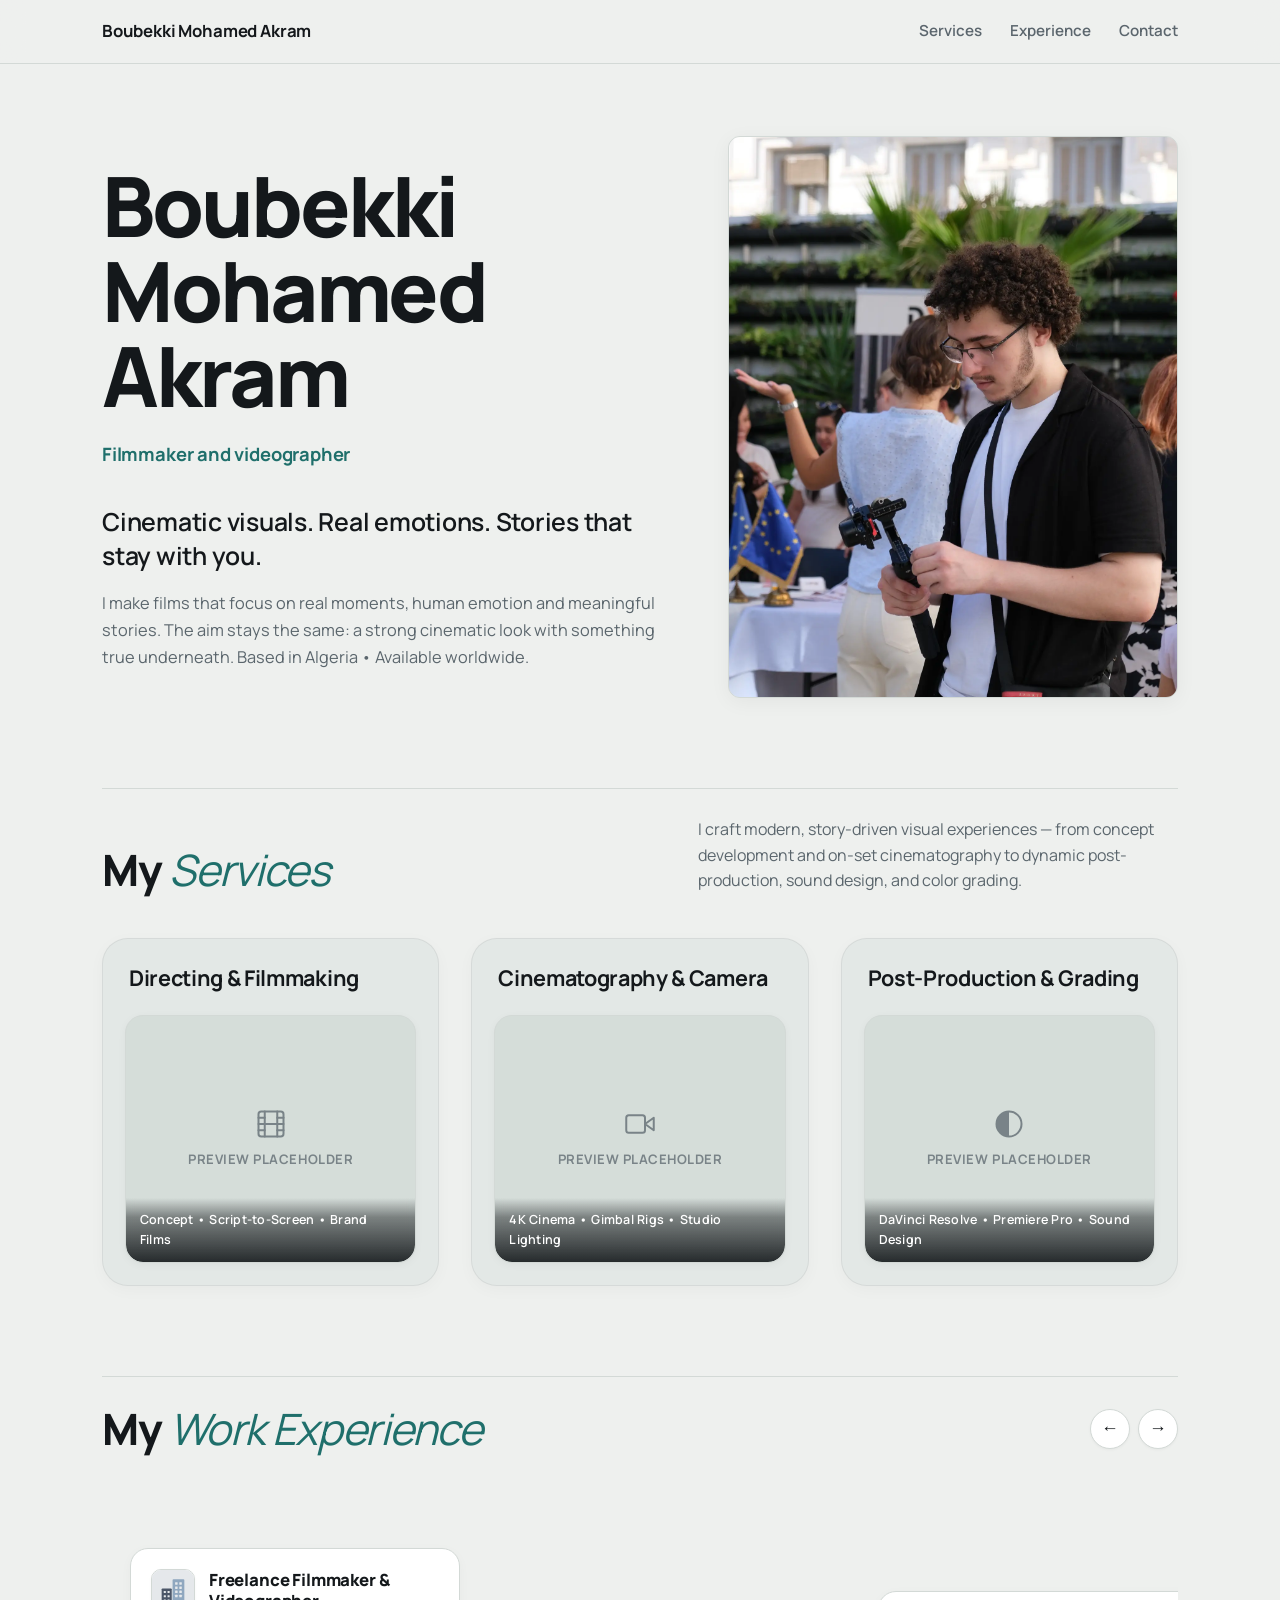
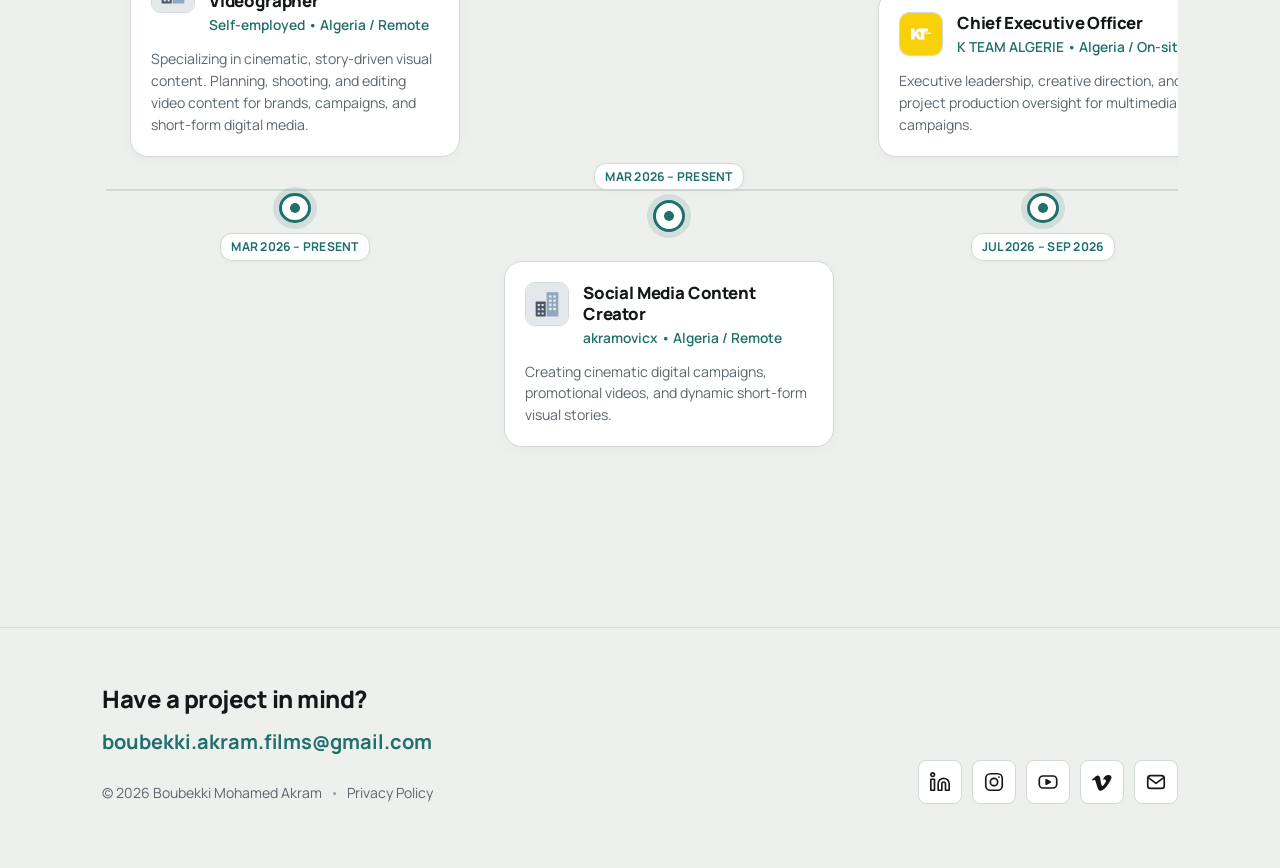
==== index.html @ 2259803e "feat: organize project structure with clean assets, css, js, and responsive portfolio" ====
<!DOCTYPE html>
<html lang="en">
<head>
    <meta charset="UTF-8">
    <meta name="viewport" content="width=device-width, initial-scale=1">
    <title>Boubekki Mohamed Akram | Filmmaker and videographer</title>
    <meta name="description" content="Portfolio of Boubekki Mohamed Akram, a filmmaker and videographer based in Algeria. Cinematic visuals, real emotions, stories that stay with you.">
    <meta property="og:title" content="Boubekki Mohamed Akram | Filmmaker and videographer">
    <meta property="og:description" content="Cinematic visuals. Real emotions. Stories that stay with you.">
    <meta property="og:type" content="website">
    <meta property="og:image" content="assets/images/akram.webp">
    <link rel="icon" href="data:image/svg+xml,%3Csvg xmlns='http://www.w3.org/2000/svg' viewBox='0 0 32 32'%3E%3Ccircle cx='16' cy='16' r='12' fill='%231F6F6B'/%3E%3C/svg%3E">
    <link rel="preconnect" href="https://fonts.googleapis.com">
    <link rel="preconnect" href="https://fonts.gstatic.com" crossorigin>
    <link href="https://fonts.googleapis.com/css2?family=Manrope:wght@400;600;700;800&display=swap" rel="stylesheet">
    <link rel="stylesheet" href="css/styles.css">
</head>
<body>

<header>
    <div class="wrap">
        <a href="#top" class="brand">Boubekki Mohamed Akram</a>
        <nav aria-label="Main">
            <a href="#services">Services</a>
            <a href="#experience">Experience</a>
            <a href="#contact">Contact</a>
        </nav>
    </div>
</header>

<main id="top">

    <!-- ABOUT / HERO -->
    <section class="wrap about" aria-labelledby="name">
        <div class="about-text">
            <h1 id="name">Boubekki<br>Mohamed Akram</h1>
            <p class="role">Filmmaker and videographer</p>
            <p class="statement">Cinematic visuals. Real emotions. Stories that stay with you.</p>
            <p class="bio">
                I make films that focus on real moments, human emotion and meaningful stories.
                The aim stays the same: a strong cinematic look with something true underneath.
                Based in Algeria &bull; Available worldwide.
            </p>
        </div>

        <!-- PORTRAIT -->
        <div class="portrait">
            <img src="assets/images/akram.webp" alt="Boubekki Mohamed Akram" loading="lazy">
        </div>
    </section>

    <!-- MY SERVICES -->
    <section class="wrap services-sec" id="services" aria-labelledby="services-title">
        <div class="services-header">
            <div class="services-title-col">
                <h2 id="services-title">My <em>Services</em></h2>
            </div>
            <div class="services-desc-col">
                <p>I craft modern, story-driven visual experiences &mdash; from concept development and on-set cinematography to dynamic post-production, sound design, and color grading.</p>
            </div>
        </div>

        <div class="services-grid">
            <!-- Service 01 -->
            <article class="service-card">
                <div class="service-card-inner">
                    <h3 class="service-name">Directing &amp; Filmmaking</h3>
                    <div class="service-preview service-placeholder">
                        <div class="placeholder-inner">
                            <svg viewBox="0 0 24 24" width="30" height="30" fill="none" stroke="currentColor" stroke-width="1.6" stroke-linecap="round" stroke-linejoin="round" aria-hidden="true"><rect x="2" y="2" width="20" height="20" rx="2.18" ry="2.18"/><line x1="7" y1="2" x2="7" y2="22"/><line x1="17" y1="2" x2="17" y2="22"/><line x1="2" y1="12" x2="22" y2="12"/><line x1="2" y1="7" x2="7" y2="7"/><line x1="2" y1="17" x2="7" y2="17"/><line x1="17" y1="17" x2="22" y2="17"/><line x1="17" y1="7" x2="22" y2="7"/></svg>
                            <span>Preview Placeholder</span>
                        </div>
                        <div class="service-badge">
                            <span>Concept &bull; Script-to-Screen &bull; Brand Films</span>
                        </div>
                    </div>
                </div>
            </article>

            <!-- Service 02 -->
            <article class="service-card">
                <div class="service-card-inner">
                    <h3 class="service-name">Cinematography &amp; Camera</h3>
                    <div class="service-preview service-placeholder">
                        <div class="placeholder-inner">
                            <svg viewBox="0 0 24 24" width="30" height="30" fill="none" stroke="currentColor" stroke-width="1.6" stroke-linecap="round" stroke-linejoin="round" aria-hidden="true"><path d="M23 7l-7 5 7 5V7z"/><rect x="1" y="5" width="15" height="14" rx="2" ry="2"/></svg>
                            <span>Preview Placeholder</span>
                        </div>
                        <div class="service-badge">
                            <span>4K Cinema &bull; Gimbal Rigs &bull; Studio Lighting</span>
                        </div>
                    </div>
                </div>
            </article>

            <!-- Service 03 -->
            <article class="service-card">
                <div class="service-card-inner">
                    <h3 class="service-name">Post-Production &amp; Grading</h3>
                    <div class="service-preview service-placeholder">
                        <div class="placeholder-inner">
                            <svg viewBox="0 0 24 24" width="30" height="30" fill="none" stroke="currentColor" stroke-width="1.6" stroke-linecap="round" stroke-linejoin="round" aria-hidden="true"><circle cx="12" cy="12" r="10"/><path d="M12 2a10 10 0 0 0 0 20v-20z" fill="currentColor" stroke="none"/></svg>
                            <span>Preview Placeholder</span>
                        </div>
                        <div class="service-badge">
                            <span>DaVinci Resolve &bull; Premiere Pro &bull; Sound Design</span>
                        </div>
                    </div>
                </div>
            </article>
        </div>
    </section>

    <!-- WORK EXPERIENCE TIMELINE -->
    <section class="wrap experience-sec" id="experience" aria-labelledby="experience-title">
        <div class="experience-header">
            <h2 id="experience-title">My <em>Work Experience</em></h2>
            <div class="timeline-nav-hints" aria-hidden="true">
                <button class="tl-btn tl-prev" aria-label="Scroll left">&larr;</button>
                <button class="tl-btn tl-next" aria-label="Scroll right">&rarr;</button>
            </div>
        </div>

        <div class="timeline-viewport" id="timeline-viewport">
            <div class="timeline-track">
                <div class="timeline-rail" aria-hidden="true"></div>

                <!-- 01: Freelance Filmmaker (Top) -->
                <div class="tl-node tl-pos-top">
                    <div class="tl-card-slot">
                        <article class="tl-card">
                            <div class="tl-card-header">
                                <div class="tl-logo-box">
                                    <img src="assets/logos/work.svg" alt="Freelance Filmmaker logo" class="tl-logo-img">
                                </div>
                                <div class="tl-meta">
                                    <h3 class="tl-role">Freelance Filmmaker &amp; Videographer</h3>
                                    <p class="tl-company">Self-employed &bull; Algeria / Remote</p>
                                </div>
                            </div>
                            <p class="tl-desc">Specializing in cinematic, story-driven visual content. Planning, shooting, and editing video content for brands, campaigns, and short-form digital media.</p>
                        </article>
                    </div>
                    <div class="tl-marker-slot">
                        <div class="tl-marker" aria-hidden="true"><span class="tl-dot"></span></div>
                        <span class="tl-date-tag">Mar 2026 &ndash; Present</span>
                    </div>
                </div>

                <!-- 02: Social Media Content Creator (Bottom) -->
                <div class="tl-node tl-pos-bottom">
                    <div class="tl-marker-slot">
                        <span class="tl-date-tag">Mar 2026 &ndash; Present</span>
                        <div class="tl-marker" aria-hidden="true"><span class="tl-dot"></span></div>
                    </div>
                    <div class="tl-card-slot">
                        <article class="tl-card">
                            <div class="tl-card-header">
                                <div class="tl-logo-box">
                                    <img src="assets/logos/work.svg" alt="Social Media Content Creator logo" class="tl-logo-img">
                                </div>
                                <div class="tl-meta">
                                    <h3 class="tl-role">Social Media Content Creator</h3>
                                    <p class="tl-company">akramovicx &bull; Algeria / Remote</p>
                                </div>
                            </div>
                            <p class="tl-desc">Creating cinematic digital campaigns, promotional videos, and dynamic short-form visual stories.</p>
                        </article>
                    </div>
                </div>

                <!-- 03: K TEAM ALGERIE (Top) -->
                <div class="tl-node tl-pos-top">
                    <div class="tl-card-slot">
                        <article class="tl-card">
                            <div class="tl-card-header">
                                <div class="tl-logo-box">
                                    <img src="assets/logos/kteam.jpg" alt="K TEAM ALGERIE logo" class="tl-logo-img">
                                </div>
                                <div class="tl-meta">
                                    <h3 class="tl-role">Chief Executive Officer</h3>
                                    <p class="tl-company">K TEAM ALGERIE &bull; Algeria / On-site</p>
                                </div>
                            </div>
                            <p class="tl-desc">Executive leadership, creative direction, and project production oversight for multimedia campaigns.</p>
                        </article>
                    </div>
                    <div class="tl-marker-slot">
                        <div class="tl-marker" aria-hidden="true"><span class="tl-dot"></span></div>
                        <span class="tl-date-tag">Jul 2026 &ndash; Sep 2026</span>
                    </div>
                </div>

                <!-- 04: EPIC Ecoloh (Bottom) -->
                <div class="tl-node tl-pos-bottom">
                    <div class="tl-marker-slot">
                        <span class="tl-date-tag">Nov 2025 &ndash; Mar 2026</span>
                        <div class="tl-marker" aria-hidden="true"><span class="tl-dot"></span></div>
                    </div>
                    <div class="tl-card-slot">
                        <article class="tl-card">
                            <div class="tl-card-header">
                                <div class="tl-logo-box">
                                    <img src="assets/logos/ecoloh.jpg" alt="EPIC Ecoloh logo" class="tl-logo-img">
                                </div>
                                <div class="tl-meta">
                                    <h3 class="tl-role">Videographer, Photographer &amp; Editor</h3>
                                    <p class="tl-company">EPIC Ecoloh &bull; Baraki, Algiers / On-site</p>
                                </div>
                            </div>
                            <p class="tl-desc">On-site cinematography, digital photography, and post-production editing for institutional media and environmental projects.</p>
                        </article>
                    </div>
                </div>

                <!-- 05: Bsolution (Top) -->
                <div class="tl-node tl-pos-top">
                    <div class="tl-card-slot">
                        <article class="tl-card">
                            <div class="tl-card-header">
                                <div class="tl-logo-box">
                                    <img src="assets/logos/bsolution.jpg" alt="Bsolution logo" class="tl-logo-img">
                                </div>
                                <div class="tl-meta">
                                    <h3 class="tl-role">Digital Content Creator</h3>
                                    <p class="tl-company">Bsolution &bull; Algeria / Remote</p>
                                </div>
                            </div>
                            <p class="tl-desc">Video editing, Adobe Premiere Pro post-production, motion graphics, and digital media design.</p>
                        </article>
                    </div>
                    <div class="tl-marker-slot">
                        <div class="tl-marker" aria-hidden="true"><span class="tl-dot"></span></div>
                        <span class="tl-date-tag">May 2025 &ndash; Sep 2025</span>
                    </div>
                </div>

                <!-- 06: AL Anis TV (Bottom) -->
                <div class="tl-node tl-pos-bottom">
                    <div class="tl-marker-slot">
                        <span class="tl-date-tag">Jul 2025 &bull; 1 mo</span>
                        <div class="tl-marker" aria-hidden="true"><span class="tl-dot"></span></div>
                    </div>
                    <div class="tl-card-slot">
                        <article class="tl-card">
                            <div class="tl-card-header">
                                <div class="tl-logo-box">
                                    <img src="assets/logos/work.svg" alt="AL Anis TV logo" class="tl-logo-img">
                                </div>
                                <div class="tl-meta">
                                    <h3 class="tl-role">Video Editor</h3>
                                    <p class="tl-company">قناة الأنيس الفضائية - AL Anis TV &bull; Algiers</p>
                                </div>
                            </div>
                            <p class="tl-desc">Television broadcast video editing, sequence assembly, Adobe Photoshop assets, and rhythm pacing.</p>
                        </article>
                    </div>
                </div>

                <!-- 07: Merch By Dz (Top) -->
                <div class="tl-node tl-pos-top">
                    <div class="tl-card-slot">
                        <article class="tl-card">
                            <div class="tl-card-header">
                                <div class="tl-logo-box">
                                    <img src="assets/logos/merchbydz.jpg" alt="Merch By Dz logo" class="tl-logo-img">
                                </div>
                                <div class="tl-meta">
                                    <h3 class="tl-role">Multimedia Designer</h3>
                                    <p class="tl-company">Merch By Dz &bull; Dar el-Beida, Algiers</p>
                                </div>
                            </div>
                            <p class="tl-desc">Multimedia design, video editing, print design, and visual brand assets for apparel merchandise.</p>
                        </article>
                    </div>
                    <div class="tl-marker-slot">
                        <div class="tl-marker" aria-hidden="true"><span class="tl-dot"></span></div>
                        <span class="tl-date-tag">May 2025 &ndash; Jun 2025</span>
                    </div>
                </div>

                <!-- 08: Z-vit express (Bottom) -->
                <div class="tl-node tl-pos-bottom">
                    <div class="tl-marker-slot">
                        <span class="tl-date-tag">Feb 2025 &ndash; Jun 2025</span>
                        <div class="tl-marker" aria-hidden="true"><span class="tl-dot"></span></div>
                    </div>
                    <div class="tl-card-slot">
                        <article class="tl-card">
                            <div class="tl-card-header">
                                <div class="tl-logo-box">
                                    <img src="assets/logos/zvit.jpg" alt="Z-vit express logo" class="tl-logo-img">
                                </div>
                                <div class="tl-meta">
                                    <h3 class="tl-role">Graphic Designer</h3>
                                    <p class="tl-company">Z-vit express &bull; Birkhadem, Algiers</p>
                                </div>
                            </div>
                            <p class="tl-desc">Graphic design, branding, and promotional social media assets for express delivery services.</p>
                        </article>
                    </div>
                </div>
            </div>
        </div>
    </section>

</main>

<!-- CONTACT + SOCIALS -->
<footer id="contact">
    <div class="wrap foot">
        <div class="foot-contact">
            <p class="foot-title">Have a project in mind?</p>
            <a class="mail" href="mailto:boubekki.akram.films@gmail.com">boubekki.akram.films@gmail.com</a>
            <div class="foot-meta">
                <span class="copy">&copy; 2026 Boubekki Mohamed Akram</span>
                <span class="meta-sep">&bull;</span>
                <a href="privacy.html" class="privacy-link">Privacy Policy</a>
            </div>
        </div>

        <ul class="socials" aria-label="Social links">
            <li>
                <a href="https://www.linkedin.com/in/boubekki-mohamed-akram-80b622314/" target="_blank" rel="noopener noreferrer" aria-label="LinkedIn">
                    <svg viewBox="0 0 24 24" width="22" height="22" fill="none" stroke="currentColor" stroke-width="1.8" stroke-linecap="round" stroke-linejoin="round" aria-hidden="true"><path d="M16 8a6 6 0 0 1 6 6v7h-4v-7a2 2 0 0 0-2-2 2 2 0 0 0-2 2v7h-4v-7a6 6 0 0 1 6-6z"/><rect x="2" y="9" width="4" height="12"/><circle cx="4" cy="4" r="2"/></svg>
                </a>
            </li>
            <li>
                <a href="#" aria-label="Instagram">
                    <svg viewBox="0 0 24 24" width="22" height="22" fill="none" stroke="currentColor" stroke-width="1.8" stroke-linecap="round" stroke-linejoin="round" aria-hidden="true"><rect x="3" y="3" width="18" height="18" rx="5"/><circle cx="12" cy="12" r="4"/><circle cx="17.4" cy="6.6" r="1" fill="currentColor" stroke="none"/></svg>
                </a>
            </li>
            <li>
                <a href="#" aria-label="YouTube">
                    <svg viewBox="0 0 24 24" width="22" height="22" fill="none" stroke="currentColor" stroke-width="1.8" stroke-linecap="round" stroke-linejoin="round" aria-hidden="true"><rect x="2.5" y="5.5" width="19" height="13" rx="4"/><path d="M10 9.5v5l4.5-2.5z" fill="currentColor"/></svg>
                </a>
            </li>
            <li>
                <a href="#" aria-label="Vimeo">
                    <svg viewBox="0 0 24 24" width="22" height="22" fill="currentColor" aria-hidden="true"><path d="M22 7.4c-.1 2.1-1.6 5-4.4 8.6-2.9 3.7-5.3 5.6-7.3 5.6-1.2 0-2.3-1.1-3.1-3.4L5.500 13c-.6-2.300-1.200-3.400-1.900-3.400-.1 0-.7.300-1.600 1L1 9.400c1-.9 2-1.700 3-2.600 1.400-1.200 2.400-1.800 3.100-1.900 1.600-.2 2.600.9 3 3.300.4 2.600.7 4.200.8 4.800.5 2.200 1 3.300 1.600 3.300.5 0 1.200-.7 2.200-2.100 1-1.400 1.500-2.500 1.600-3.200.1-1.200-.4-1.800-1.600-1.800-.6 0-1.100.1-1.700.4 1.100-3.600 3.200-5.300 6.300-5.200 2.300.1 3.400 1.600 3.300 4.400z"/></svg>
                </a>
            </li>
            <li>
                <a href="mailto:boubekki.akram.films@gmail.com" aria-label="Email">
                    <svg viewBox="0 0 24 24" width="22" height="22" fill="none" stroke="currentColor" stroke-width="1.8" stroke-linecap="round" stroke-linejoin="round" aria-hidden="true"><rect x="3" y="5" width="18" height="14" rx="3"/><path d="m4 7.500 8 6 8-6"/></svg>
                </a>
            </li>
        </ul>
    </div>
</footer>

<!-- VIDEO PLAYER -->
<dialog id="player" aria-label="Video player">
    <form method="dialog"><button class="close">Close</button></form>
    <div class="frame"></div>
</dialog>

<script src="js/app.js"></script>
</body>
</html>
---- css/styles.css ----
:root {
    --bg: #EEF0EE;
    --ink: #14181B;
    --muted: #5B666D;
    --line: #D3D9D6;
    --panel: #DFE4E2;
    --card-bg: #E3E8E6;
    --placeholder-bg: #D5DDD9;
    --accent: #1F6F6B;
    --accent-light: rgba(31, 111, 107, 0.14);
}

* {
    box-sizing: border-box;
    margin: 0;
    padding: 0;
}

html {
    scroll-behavior: smooth;
    scroll-padding-top: 80px;
}

body {
    font-family: 'Manrope', system-ui, -apple-system, 'Segoe UI', Roboto, sans-serif;
    background: var(--bg);
    color: var(--ink);
    line-height: 1.6;
    -webkit-font-smoothing: antialiased;
    text-rendering: optimizeLegibility;
    overflow-x: hidden;
}

a {
    color: inherit;
    text-decoration: none;
}

ul {
    list-style: none;
}

img {
    max-width: 100%;
    display: block;
}

:focus-visible {
    outline: 2px solid var(--accent);
    outline-offset: 3px;
}

.wrap {
    width: 100%;
    max-width: 1140px;
    margin: 0 auto;
    padding: 0 clamp(16px, 4vw, 32px);
}

/* =========================================================
   HEADER
========================================================= */
header {
    position: sticky;
    top: 0;
    z-index: 50;
    background: rgba(238, 240, 238, 0.94);
    backdrop-filter: blur(12px);
    -webkit-backdrop-filter: blur(12px);
    border-bottom: 1px solid var(--line);
    transition: border-color 0.2s ease;
}

header .wrap {
    display: flex;
    justify-content: space-between;
    align-items: center;
    padding-top: 18px;
    padding-bottom: 18px;
    gap: 16px;
}

.brand {
    font-weight: 700;
    font-size: clamp(0.95rem, 2vw, 1.05rem);
    letter-spacing: -0.01em;
    white-space: nowrap;
}

.brand:hover {
    color: var(--accent);
}

nav {
    display: flex;
    align-items: center;
    gap: clamp(14px, 3vw, 28px);
}

nav a {
    color: var(--muted);
    font-size: clamp(0.88rem, 1.8vw, 0.95rem);
    font-weight: 600;
    transition: color 0.15s ease;
}

nav a:hover {
    color: var(--ink);
    text-decoration: underline;
    text-underline-offset: 6px;
}

/* =========================================================
   ABOUT / HERO
========================================================= */
.about {
    display: grid;
    grid-template-columns: 1.25fr 1fr;
    gap: clamp(32px, 5vw, 64px);
    align-items: center;
    padding-top: clamp(40px, 8vh, 80px);
    padding-bottom: clamp(60px, 10vh, 96px);
}

.about-text {
    max-width: 600px;
}

h1 {
    font-size: clamp(2.4rem, 6.5vw, 5.2rem);
    line-height: 1.02;
    font-weight: 800;
    letter-spacing: -0.035em;
    color: var(--ink);
    word-break: normal;
    overflow-wrap: break-word;
}

.role {
    margin-top: clamp(14px, 2.5vw, 22px);
    color: var(--accent);
    font-weight: 700;
    font-size: clamp(1rem, 2vw, 1.15rem);
    letter-spacing: -0.01em;
}

.statement {
    margin-top: clamp(24px, 4vw, 36px);
    font-size: clamp(1.2rem, 2.5vw, 1.55rem);
    line-height: 1.35;
    font-weight: 600;
    letter-spacing: -0.01em;
    color: var(--ink);
}

.bio {
    margin-top: 18px;
    font-size: clamp(0.95rem, 1.8vw, 1.02rem);
    color: var(--muted);
    line-height: 1.65;
}

.portrait {
    width: 100%;
    aspect-ratio: 4 / 5;
    background: var(--panel);
    border: 1px solid var(--line);
    border-radius: 12px;
    overflow: hidden;
    box-shadow: 0 4px 20px rgba(0, 0, 0, 0.05);
}

.portrait img {
    width: 100%;
    height: 100%;
    object-fit: cover;
    object-position: center 25%;
    display: block;
}

/* =========================================================
   MY SERVICES SECTION (Grey Minimal Placeholders)
========================================================= */
.services-sec {
    padding-bottom: clamp(64px, 10vh, 104px);
}

.services-header {
    display: flex;
    justify-content: space-between;
    align-items: flex-end;
    flex-wrap: wrap;
    gap: 20px 48px;
    padding-top: 28px;
    margin-bottom: clamp(32px, 5vw, 44px);
    border-top: 1px solid var(--line);
}

.services-header h2,
.experience-header h2 {
    font-size: clamp(1.8rem, 4vw, 2.7rem);
    font-weight: 800;
    letter-spacing: -0.03em;
    color: var(--ink);
    line-height: 1.1;
}

.services-header h2 em,
.experience-header h2 em {
    font-style: italic;
    font-weight: 400;
    color: var(--accent);
}

.services-desc-col {
    max-width: 480px;
}

.services-desc-col p {
    font-size: clamp(0.92rem, 1.7vw, 1rem);
    color: var(--muted);
    line-height: 1.6;
}

.services-grid {
    display: grid;
    grid-template-columns: repeat(3, 1fr);
    gap: clamp(20px, 3vw, 32px);
}

.service-card {
    background: var(--card-bg);
    border: 1px solid rgba(0, 0, 0, 0.06);
    border-radius: 26px;
    padding: clamp(16px, 2.5vw, 22px);
    display: flex;
    flex-direction: column;
    box-shadow: 0 4px 16px rgba(0, 0, 0, 0.03);
    transition: transform 0.25s ease, box-shadow 0.25s ease, border-color 0.25s ease;
}

.service-card:hover {
    transform: translateY(-4px);
    box-shadow: 0 12px 28px rgba(0, 0, 0, 0.07);
    border-color: rgba(31, 111, 107, 0.3);
}

.service-card-inner {
    display: flex;
    flex-direction: column;
    height: 100%;
}

.service-name {
    font-size: clamp(1.15rem, 2vw, 1.35rem);
    font-weight: 700;
    color: var(--ink);
    letter-spacing: -0.015em;
    margin-bottom: clamp(16px, 2vw, 20px);
    padding: 0 4px;
}

.service-preview {
    position: relative;
    width: 100%;
    aspect-ratio: 4 / 3.4;
    border-radius: 18px;
    overflow: hidden;
    box-shadow: 0 2px 8px rgba(0, 0, 0, 0.04);
}

/* Grey Minimal Aesthetic Placeholder */
.service-placeholder {
    background: var(--placeholder-bg);
    border: 1px solid var(--line);
    display: grid;
    place-items: center;
}

.placeholder-inner {
    display: flex;
    flex-direction: column;
    align-items: center;
    justify-content: center;
    gap: 10px;
    color: var(--muted);
    opacity: 0.75;
    transition: opacity 0.2s ease, transform 0.2s ease;
}

.service-card:hover .placeholder-inner {
    opacity: 1;
    color: var(--ink);
    transform: scale(1.04);
}

.placeholder-inner span {
    font-size: 0.82rem;
    font-weight: 700;
    letter-spacing: 0.04em;
    text-transform: uppercase;
}

.service-badge {
    position: absolute;
    bottom: 0;
    left: 0;
    right: 0;
    padding: 12px 14px;
    background: linear-gradient(to top, rgba(14, 18, 21, 0.88) 0%, rgba(14, 18, 21, 0.45) 70%, transparent 100%);
    color: #FFFFFF;
    font-size: 0.78rem;
    font-weight: 600;
    letter-spacing: 0.02em;
    backdrop-filter: blur(4px);
    -webkit-backdrop-filter: blur(4px);
}

/* =========================================================
   WORK EXPERIENCE TIMELINE SECTION
   (Horizontal on PC, Vertical on Mobile)
========================================================= */
.experience-sec {
    padding-bottom: clamp(64px, 10vh, 110px);
}

.experience-header {
    display: flex;
    justify-content: space-between;
    align-items: center;
    padding-top: 28px;
    margin-bottom: clamp(32px, 5vw, 48px);
    border-top: 1px solid var(--line);
}

.timeline-nav-hints {
    display: flex;
    gap: 8px;
}

.tl-btn {
    display: grid;
    place-items: center;
    width: 40px;
    height: 40px;
    border: 1px solid var(--line);
    border-radius: 50%;
    background: #FFFFFF;
    color: var(--ink);
    font-size: 1.1rem;
    cursor: pointer;
    box-shadow: 0 1px 3px rgba(0, 0, 0, 0.04);
    transition: color 0.2s ease, border-color 0.2s ease, transform 0.2s ease;
}

.tl-btn:hover {
    color: var(--accent);
    border-color: var(--accent);
    transform: scale(1.05);
}

.timeline-viewport {
    width: 100%;
    position: relative;
}

/* ---------------------------------------------------------
   DESKTOP HORIZONTAL TIMELINE (>= 900px)
--------------------------------------------------------- */
@media (min-width: 900px) {
    .timeline-viewport {
        overflow-x: auto;
        scroll-snap-type: x mandatory;
        padding: 20px 4px 40px;
        -webkit-overflow-scrolling: touch;
        scrollbar-width: thin;
        scrollbar-color: var(--line) transparent;
    }

    .timeline-viewport::-webkit-scrollbar {
        height: 6px;
    }

    .timeline-viewport::-webkit-scrollbar-thumb {
        background: var(--line);
        border-radius: 3px;
    }

    .timeline-track {
        display: flex;
        gap: 44px;
        position: relative;
        width: max-content;
        min-width: 100%;
        padding: 20px 24px;
    }

    /* Continuous horizontal line precisely behind the markers */
    .timeline-rail {
        position: absolute;
        left: 0;
        right: 0;
        top: 268px; /* Exact vertical alignment with dot center */
        height: 2px;
        background: var(--line);
        z-index: 1;
    }

    .tl-node {
        width: 330px;
        flex-shrink: 0;
        display: flex;
        flex-direction: column;
        scroll-snap-align: center;
        position: relative;
    }

    /* TOP NODE: Card in top slot, marker + date below card */
    .tl-pos-top .tl-card-slot {
        height: 216px;
        display: flex;
        flex-direction: column;
        justify-content: flex-end;
    }

    .tl-pos-top .tl-marker-slot {
        height: 104px;
        display: flex;
        flex-direction: column;
        align-items: center;
        padding-top: 36px; /* Dot center aligns at 216 + 36 + 16 = 268px */
        gap: 10px;
    }

    /* BOTTOM NODE: Marker + date in top slot, card in bottom slot */
    .tl-pos-bottom .tl-marker-slot {
        height: 104px;
        margin-top: 216px;
        display: flex;
        flex-direction: column;
        align-items: center;
        justify-content: flex-start;
        padding-top: 6px; /* Date first, dot center aligns at 216 + 6 + 30 + 16 = 268px */
        gap: 10px;
    }

    .tl-pos-bottom .tl-card-slot {
        height: 216px;
        display: flex;
        flex-direction: column;
        justify-content: flex-start;
    }

    /* Milestone Concentric Marker */
    .tl-marker {
        width: 32px;
        height: 32px;
        border-radius: 50%;
        background: #FFFFFF;
        border: 3px solid var(--accent);
        box-shadow: 0 0 0 6px var(--accent-light);
        display: grid;
        place-items: center;
        z-index: 3;
        transition: transform 0.2s ease, box-shadow 0.2s ease;
    }

    .tl-dot {
        width: 10px;
        height: 10px;
        border-radius: 50%;
        background: var(--accent);
    }

    .tl-node:hover .tl-marker {
        transform: scale(1.2);
        box-shadow: 0 0 0 9px rgba(31, 111, 107, 0.25);
    }

    /* Desktop Date Tag outside the card */
    .tl-date-tag {
        display: inline-block;
        font-size: 0.76rem;
        font-weight: 700;
        color: var(--accent);
        background: #FFFFFF;
        border: 1px solid var(--line);
        padding: 3px 10px;
        border-radius: 12px;
        white-space: nowrap;
        letter-spacing: 0.02em;
        text-transform: uppercase;
        box-shadow: 0 1px 4px rgba(0, 0, 0, 0.04);
        z-index: 3;
    }

    /* Desktop Cards */
    .tl-card {
        width: 100%;
        background: #FFFFFF;
        border: 1px solid var(--line);
        border-radius: 18px;
        padding: 20px;
        box-shadow: 0 3px 12px rgba(0, 0, 0, 0.03);
        transition: transform 0.2s ease, border-color 0.2s ease, box-shadow 0.2s ease;
    }

    .tl-node:hover .tl-card {
        border-color: var(--accent);
        transform: translateY(-3px);
        box-shadow: 0 8px 24px rgba(0, 0, 0, 0.06);
    }
}

/* ---------------------------------------------------------
   MOBILE VERTICAL TIMELINE (< 900px)
--------------------------------------------------------- */
@media (max-width: 899px) {
    .timeline-nav-hints {
        display: none;
    }

    .timeline-viewport {
        overflow: visible;
    }

    .timeline-track {
        display: flex;
        flex-direction: column;
        gap: 32px;
        position: relative;
        padding-left: 36px;
    }

    /* Continuous vertical line down the left */
    .timeline-rail {
        position: absolute;
        left: 15px;
        top: 14px;
        bottom: 14px;
        width: 2px;
        background: var(--line);
        z-index: 1;
    }

    .tl-node {
        position: relative;
        width: 100%;
        display: flex;
        flex-direction: column;
        gap: 8px;
    }

    .tl-pos-top .tl-card-slot,
    .tl-pos-bottom .tl-card-slot {
        height: auto;
        width: 100%;
        order: 2;
    }

    .tl-pos-top .tl-marker-slot,
    .tl-pos-bottom .tl-marker-slot {
        height: auto;
        margin: 0;
        padding: 0;
        order: 1;
        display: flex;
        align-items: center;
        gap: 12px;
        position: relative;
    }

    .tl-marker {
        position: absolute;
        left: -36px;
        top: 50%;
        transform: translateY(-50%);
        width: 32px;
        height: 32px;
        border-radius: 50%;
        background: #FFFFFF;
        border: 3px solid var(--accent);
        box-shadow: 0 0 0 5px var(--accent-light);
        display: grid;
        place-items: center;
        z-index: 3;
    }

    .tl-dot {
        width: 10px;
        height: 10px;
        border-radius: 50%;
        background: var(--accent);
    }

    .tl-date-tag {
        display: inline-block;
        font-size: 0.78rem;
        font-weight: 700;
        color: var(--accent);
        text-transform: uppercase;
        letter-spacing: 0.03em;
    }

    .tl-card {
        width: 100%;
        background: #FFFFFF;
        border: 1px solid var(--line);
        border-radius: 16px;
        padding: 18px;
        box-shadow: 0 2px 8px rgba(0, 0, 0, 0.03);
    }
}

/* Card Internal Elements */
.tl-card-header {
    display: flex;
    gap: 14px;
    align-items: flex-start;
    margin-bottom: 12px;
}

.tl-logo-box {
    width: 44px;
    height: 44px;
    border-radius: 10px;
    background: #FFFFFF;
    border: 1px solid var(--line);
    display: grid;
    place-items: center;
    flex-shrink: 0;
    overflow: hidden;
    padding: 0;
    box-shadow: 0 1px 3px rgba(0, 0, 0, 0.04);
}

.tl-logo-img {
    width: 100%;
    height: 100%;
    object-fit: cover;
    display: block;
}

.tl-meta {
    flex: 1;
    min-width: 0;
}

.tl-role {
    font-size: 1.05rem;
    font-weight: 800;
    color: var(--ink);
    line-height: 1.25;
    letter-spacing: -0.01em;
}

.tl-company {
    font-size: 0.86rem;
    font-weight: 600;
    color: var(--accent);
    margin-top: 3px;
}

.tl-desc {
    font-size: 0.88rem;
    color: var(--muted);
    line-height: 1.55;
}

/* =========================================================
   FOOTER
========================================================= */
footer {
    border-top: 1px solid var(--line);
}

.foot {
    display: flex;
    justify-content: space-between;
    align-items: flex-end;
    gap: 32px;
    padding-top: clamp(36px, 6vh, 52px);
    padding-bottom: clamp(48px, 8vh, 64px);
}

.foot-contact {
    min-width: 0;
}

.foot-title {
    font-size: clamp(1.2rem, 3vw, 1.5rem);
    font-weight: 800;
    letter-spacing: -0.02em;
}

.mail {
    display: inline-block;
    margin-top: 8px;
    color: var(--accent);
    font-weight: 700;
    font-size: clamp(1.05rem, 2.5vw, 1.25rem);
    word-break: break-all;
    transition: color 0.15s ease;
}

.mail:hover {
    color: var(--ink);
    text-decoration: underline;
    text-underline-offset: 4px;
}

.foot-meta {
    margin-top: 24px;
    display: flex;
    align-items: center;
    flex-wrap: wrap;
    gap: 8px;
    font-size: 0.875rem;
    color: var(--muted);
}

.meta-sep {
    opacity: 0.5;
}

.privacy-link {
    color: var(--muted);
    text-decoration: none;
}

.privacy-link:hover {
    color: var(--ink);
    text-decoration: underline;
}

.socials {
    display: flex;
    gap: 10px;
    flex-shrink: 0;
}

.socials a {
    display: grid;
    place-items: center;
    width: 44px;
    height: 44px;
    border: 1px solid var(--line);
    border-radius: 8px;
    color: var(--ink);
    background: #FFFFFF;
    transition: color 0.2s ease, border-color 0.2s ease, transform 0.2s ease, box-shadow 0.2s ease;
}

.socials a:hover {
    color: var(--accent);
    border-color: var(--accent);
    transform: translateY(-2px);
    box-shadow: 0 4px 12px rgba(0, 0, 0, 0.08);
}

/* =========================================================
   MEDIA QUERIES
========================================================= */
@media (max-width: 860px) {
    .about {
        grid-template-columns: 1fr;
        gap: 36px;
        padding-top: 36px;
        padding-bottom: 60px;
    }

    .portrait {
        max-width: 420px;
        margin: 0 auto;
        aspect-ratio: 1 / 1;
    }

    .services-grid {
        grid-template-columns: 1fr;
        gap: 24px;
    }

    .foot {
        flex-direction: column;
        align-items: flex-start;
        gap: 28px;
    }
}

@media (max-width: 640px) {
    header .wrap {
        padding-top: 14px;
        padding-bottom: 14px;
    }

    nav {
        gap: 16px;
    }

    .about {
        gap: 28px;
        padding-top: 28px;
        padding-bottom: 48px;
    }

    .portrait {
        max-width: 100%;
        aspect-ratio: 4 / 3;
    }

    .socials a {
        width: 42px;
        height: 42px;
    }
}

@media (max-width: 400px) {
    header .wrap {
        flex-direction: column;
        align-items: flex-start;
        gap: 10px;
    }

    nav {
        width: 100%;
        justify-content: flex-start;
        gap: 18px;
    }

    .socials {
        flex-wrap: wrap;
    }
}

@media (prefers-reduced-motion: reduce) {
    html {
        scroll-behavior: auto;
    }
    *,
    *::before,
    *::after {
        transition: none !important;
        animation: none !important;
    }
}
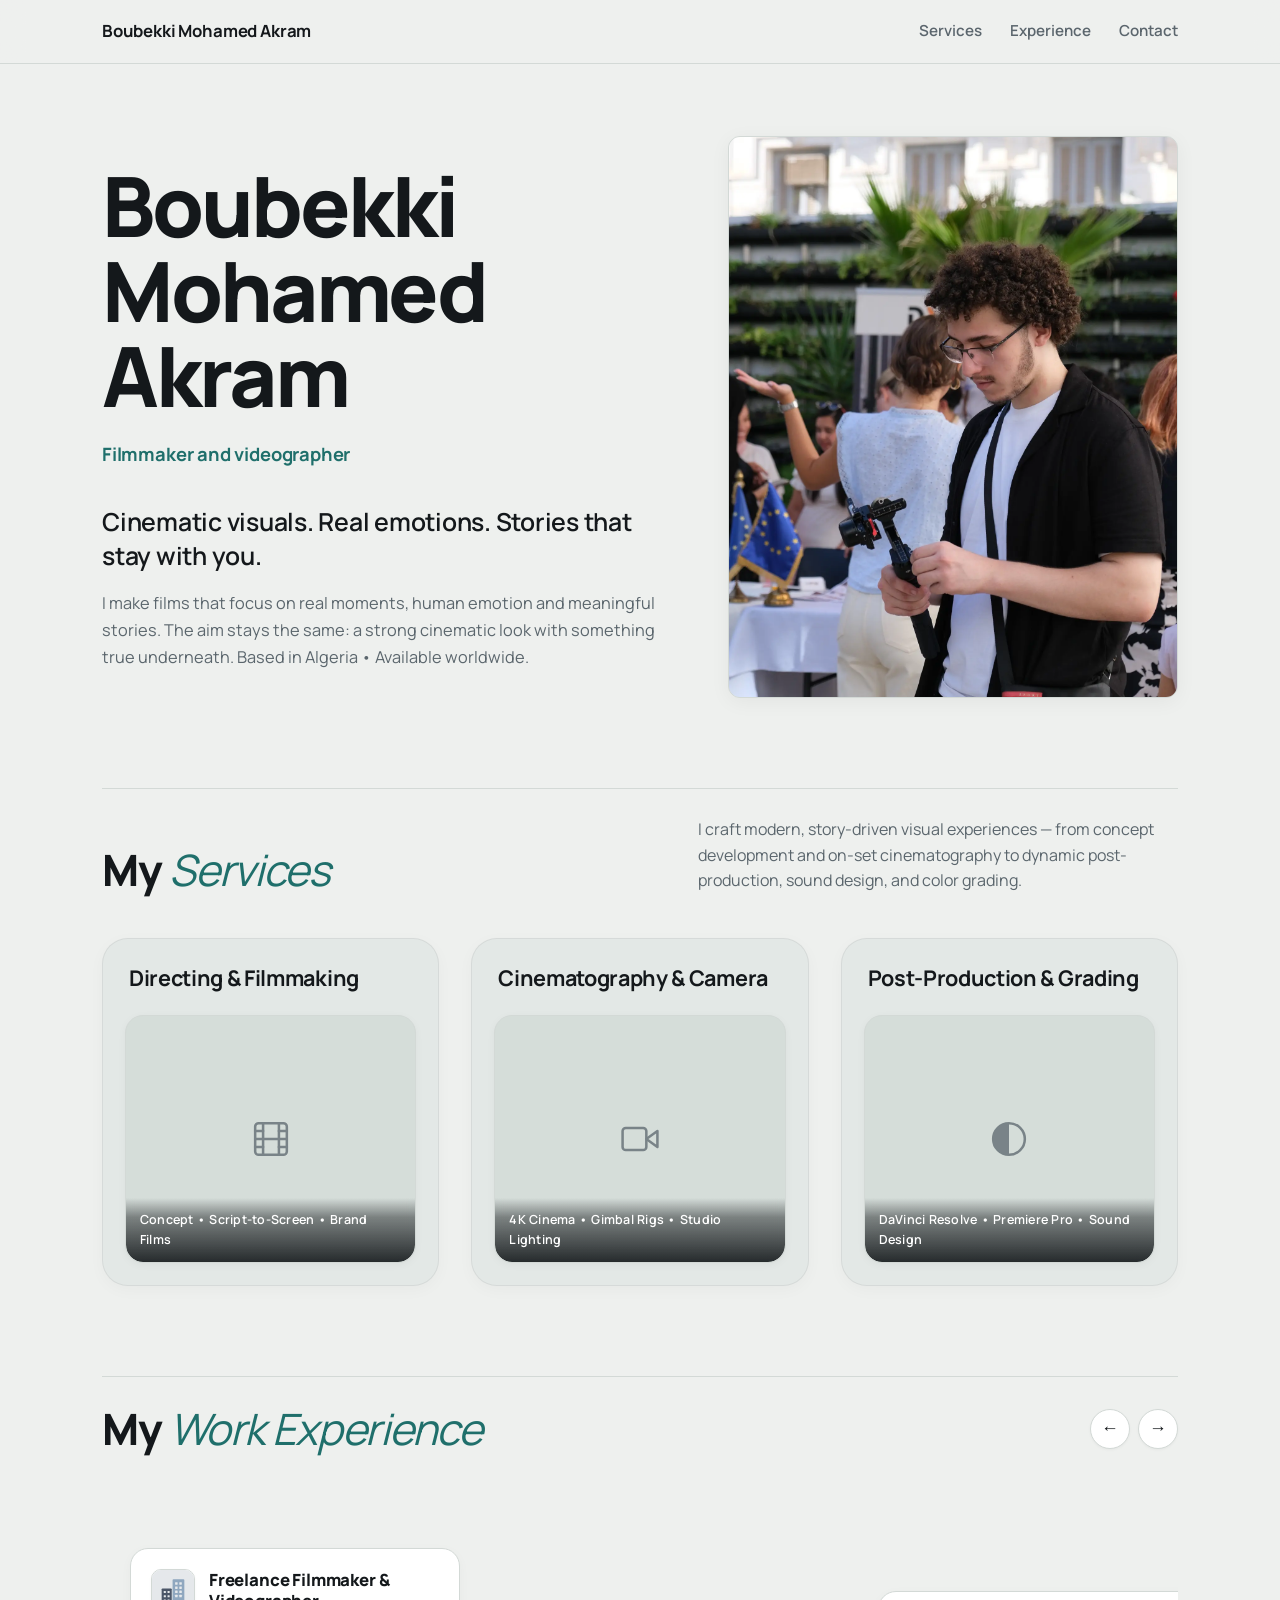
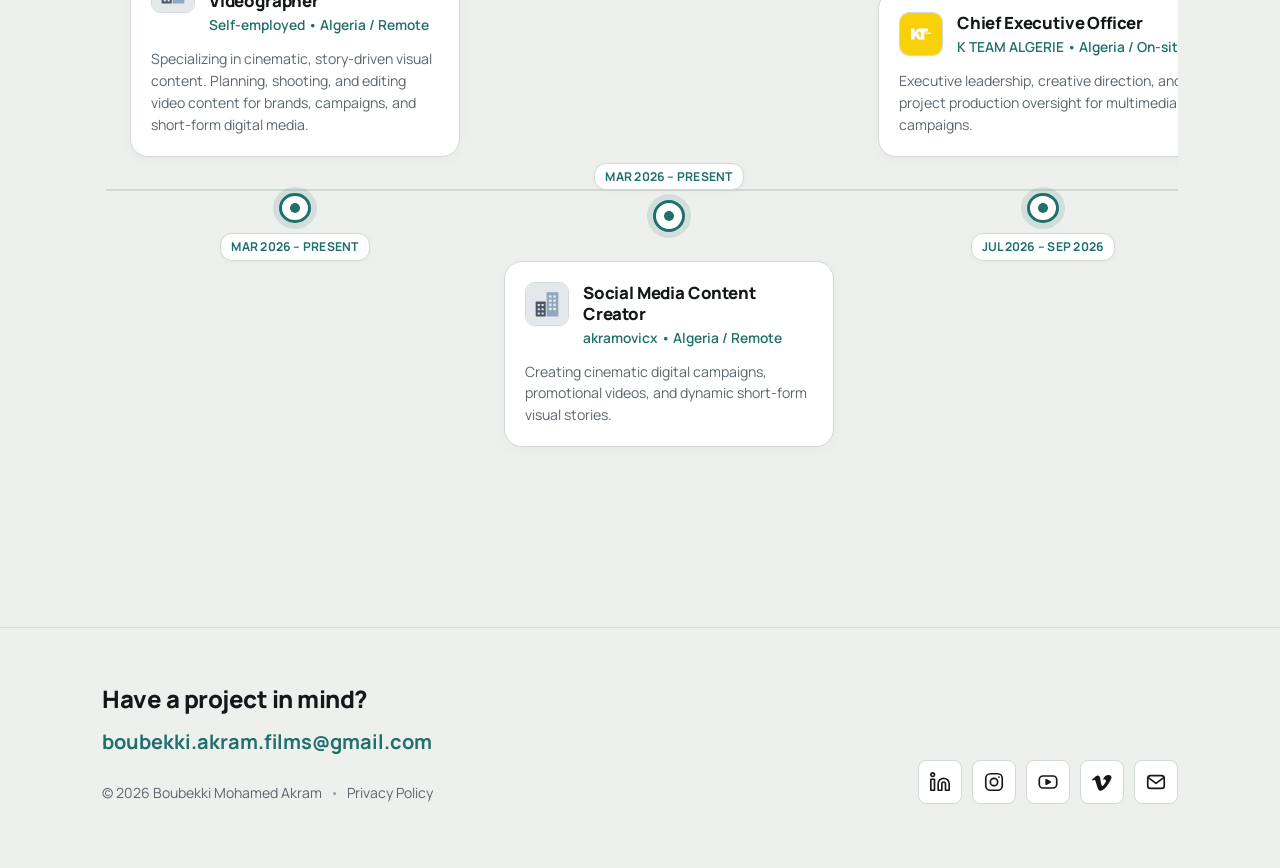
==== commit 44089c5c: "style: remove placeholder text, center clean icons in service cards" ====
--- a/index.html
+++ b/index.html
@@ -67,8 +67,7 @@
                     <h3 class="service-name">Directing &amp; Filmmaking</h3>
                     <div class="service-preview service-placeholder">
                         <div class="placeholder-inner">
-                            <svg viewBox="0 0 24 24" width="30" height="30" fill="none" stroke="currentColor" stroke-width="1.6" stroke-linecap="round" stroke-linejoin="round" aria-hidden="true"><rect x="2" y="2" width="20" height="20" rx="2.18" ry="2.18"/><line x1="7" y1="2" x2="7" y2="22"/><line x1="17" y1="2" x2="17" y2="22"/><line x1="2" y1="12" x2="22" y2="12"/><line x1="2" y1="7" x2="7" y2="7"/><line x1="2" y1="17" x2="7" y2="17"/><line x1="17" y1="17" x2="22" y2="17"/><line x1="17" y1="7" x2="22" y2="7"/></svg>
-                            <span>Preview Placeholder</span>
+                            <svg viewBox="0 0 24 24" width="38" height="38" fill="none" stroke="currentColor" stroke-width="1.6" stroke-linecap="round" stroke-linejoin="round" aria-hidden="true"><rect x="2" y="2" width="20" height="20" rx="2.18" ry="2.18"/><line x1="7" y1="2" x2="7" y2="22"/><line x1="17" y1="2" x2="17" y2="22"/><line x1="2" y1="12" x2="22" y2="12"/><line x1="2" y1="7" x2="7" y2="7"/><line x1="2" y1="17" x2="7" y2="17"/><line x1="17" y1="17" x2="22" y2="17"/><line x1="17" y1="7" x2="22" y2="7"/></svg>
                         </div>
                         <div class="service-badge">
                             <span>Concept &bull; Script-to-Screen &bull; Brand Films</span>
@@ -83,8 +82,7 @@
                     <h3 class="service-name">Cinematography &amp; Camera</h3>
                     <div class="service-preview service-placeholder">
                         <div class="placeholder-inner">
-                            <svg viewBox="0 0 24 24" width="30" height="30" fill="none" stroke="currentColor" stroke-width="1.6" stroke-linecap="round" stroke-linejoin="round" aria-hidden="true"><path d="M23 7l-7 5 7 5V7z"/><rect x="1" y="5" width="15" height="14" rx="2" ry="2"/></svg>
-                            <span>Preview Placeholder</span>
+                            <svg viewBox="0 0 24 24" width="38" height="38" fill="none" stroke="currentColor" stroke-width="1.6" stroke-linecap="round" stroke-linejoin="round" aria-hidden="true"><path d="M23 7l-7 5 7 5V7z"/><rect x="1" y="5" width="15" height="14" rx="2" ry="2"/></svg>
                         </div>
                         <div class="service-badge">
                             <span>4K Cinema &bull; Gimbal Rigs &bull; Studio Lighting</span>
@@ -99,8 +97,7 @@
                     <h3 class="service-name">Post-Production &amp; Grading</h3>
                     <div class="service-preview service-placeholder">
                         <div class="placeholder-inner">
-                            <svg viewBox="0 0 24 24" width="30" height="30" fill="none" stroke="currentColor" stroke-width="1.6" stroke-linecap="round" stroke-linejoin="round" aria-hidden="true"><circle cx="12" cy="12" r="10"/><path d="M12 2a10 10 0 0 0 0 20v-20z" fill="currentColor" stroke="none"/></svg>
-                            <span>Preview Placeholder</span>
+                            <svg viewBox="0 0 24 24" width="38" height="38" fill="none" stroke="currentColor" stroke-width="1.6" stroke-linecap="round" stroke-linejoin="round" aria-hidden="true"><circle cx="12" cy="12" r="10"/><path d="M12 2a10 10 0 0 0 0 20v-20z" fill="currentColor" stroke="none"/></svg>
                         </div>
                         <div class="service-badge">
                             <span>DaVinci Resolve &bull; Premiere Pro &bull; Sound Design</span>
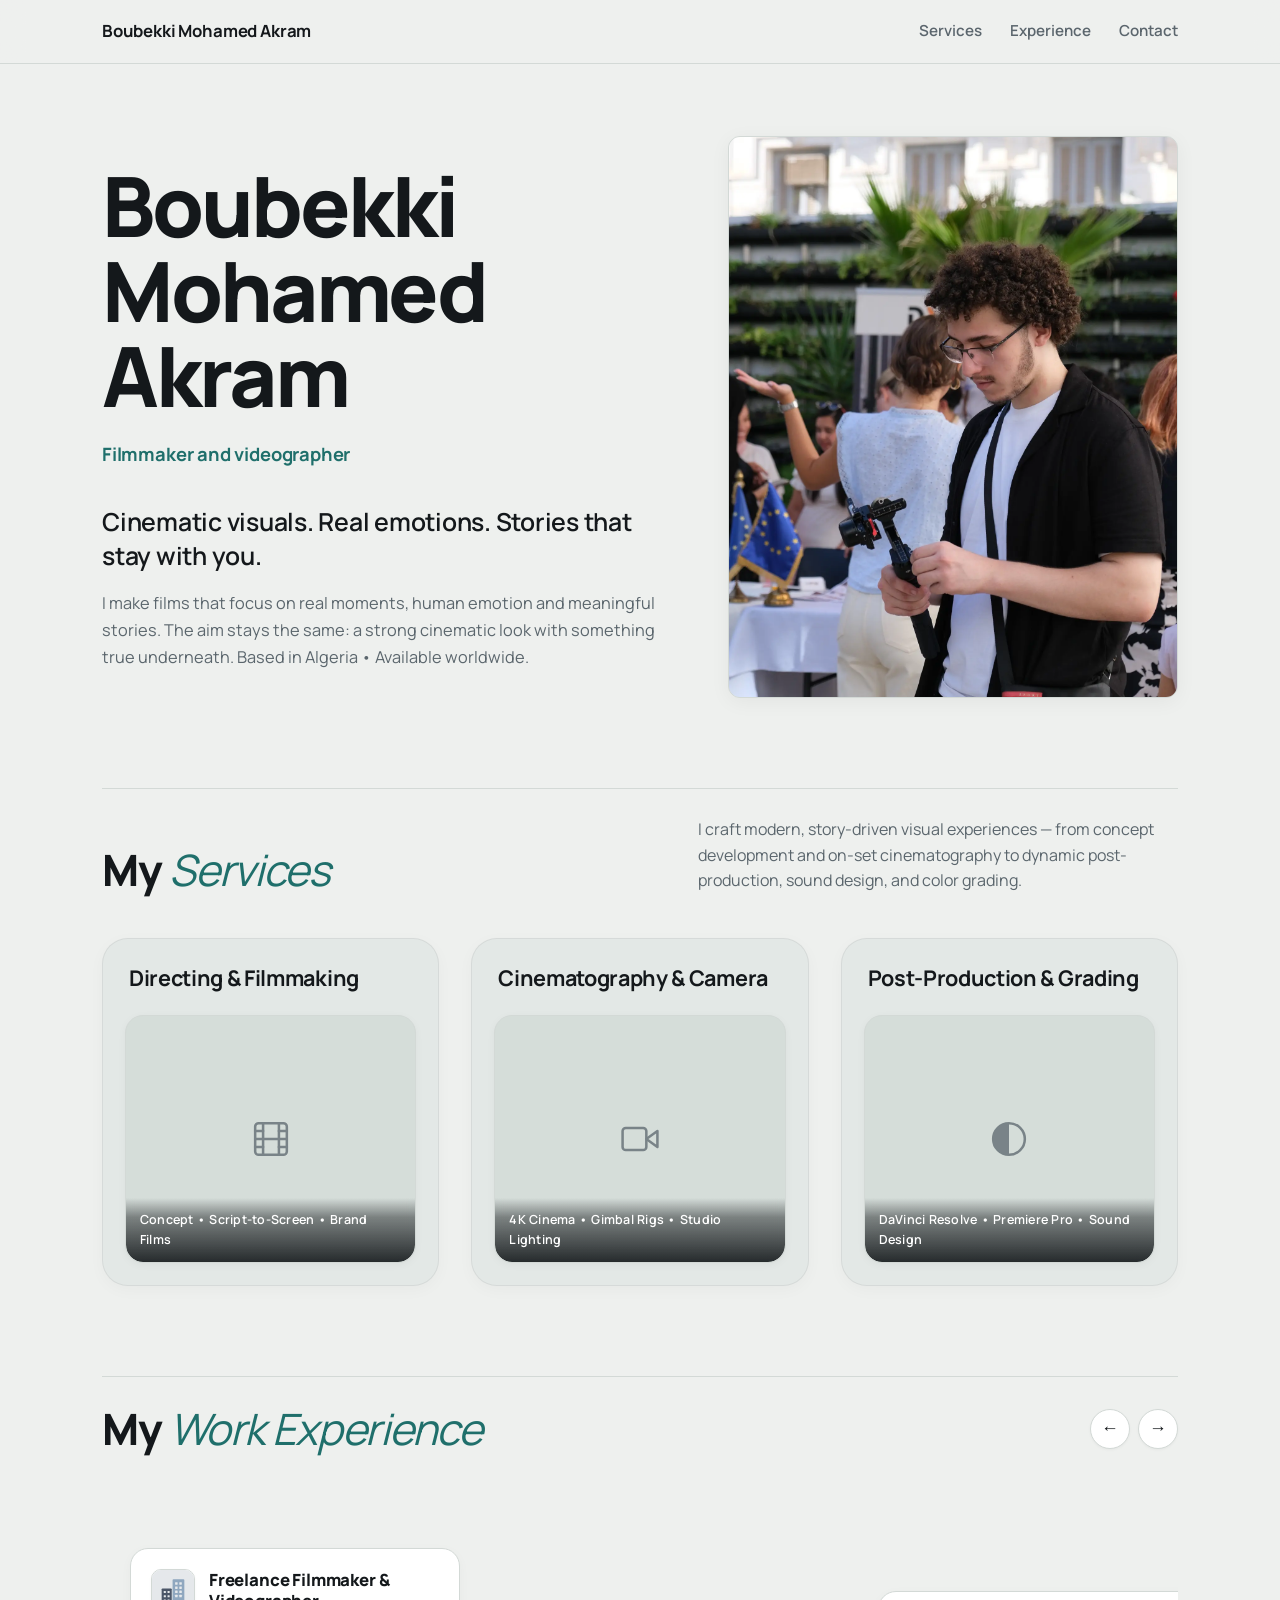
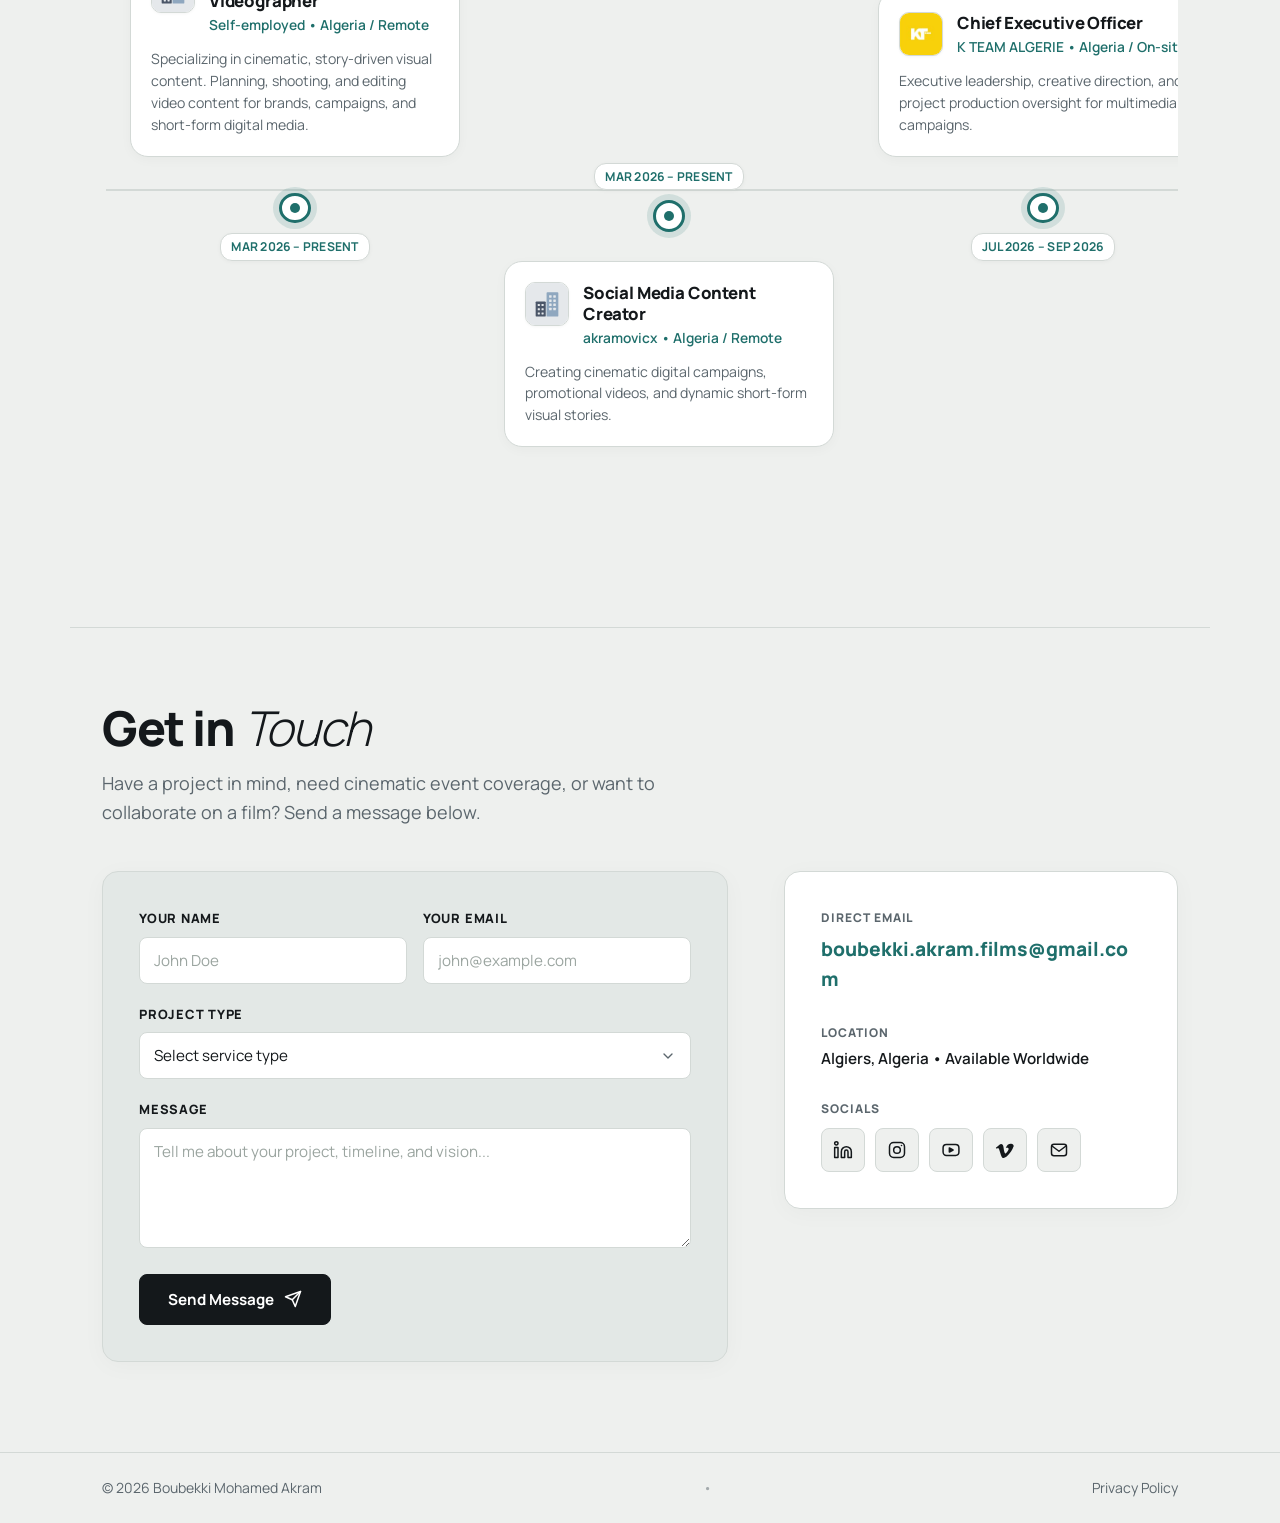
==== commit a779610d: "feat: add contact form with modern styling and footer" ====
--- a/index.html
+++ b/index.html
@@ -301,48 +301,104 @@
         </div>
     </section>
 
+    <!-- CONTACT SECTION -->
+    <section class="wrap contact-sec" id="contact" aria-labelledby="contact-title">
+        <div class="contact-header">
+            <h2 id="contact-title">Get in <em>Touch</em></h2>
+            <p class="contact-intro">Have a project in mind, need cinematic event coverage, or want to collaborate on a film? Send a message below.</p>
+        </div>
+
+        <div class="contact-layout">
+            <!-- Contact Form -->
+            <form class="contact-form" onsubmit="event.preventDefault();" aria-label="Contact form">
+                <div class="form-row">
+                    <div class="form-group">
+                        <label for="c-name">Your Name</label>
+                        <input type="text" id="c-name" name="name" placeholder="John Doe" autocomplete="name">
+                    </div>
+                    <div class="form-group">
+                        <label for="c-email">Your Email</label>
+                        <input type="email" id="c-email" name="email" placeholder="john@example.com" autocomplete="email">
+                    </div>
+                </div>
+
+                <div class="form-group">
+                    <label for="c-service">Project Type</label>
+                    <select id="c-service" name="service">
+                        <option value="" disabled selected>Select service type</option>
+                        <option value="directing">Commercial / Brand Film</option>
+                        <option value="cinematography">Cinematography &amp; Event Coverage</option>
+                        <option value="editing">Post-Production &amp; Color Grading</option>
+                        <option value="content">Social Media &amp; Short-form Video</option>
+                        <option value="other">Other Collaboration</option>
+                    </select>
+                </div>
+
+                <div class="form-group">
+                    <label for="c-message">Message</label>
+                    <textarea id="c-message" name="message" rows="4" placeholder="Tell me about your project, timeline, and vision..."></textarea>
+                </div>
+
+                <button type="submit" class="btn-submit">
+                    <span>Send Message</span>
+                    <svg viewBox="0 0 24 24" width="18" height="18" fill="none" stroke="currentColor" stroke-width="2" stroke-linecap="round" stroke-linejoin="round" aria-hidden="true"><line x1="22" y1="2" x2="11" y2="13"/><polygon points="22 2 15 22 11 13 2 9 22 2"/></svg>
+                </button>
+            </form>
+
+            <!-- Contact Info Panel -->
+            <div class="contact-info-panel">
+                <div class="info-block">
+                    <span class="info-label">Direct Email</span>
+                    <a class="mail-link" href="mailto:boubekki.akram.films@gmail.com">boubekki.akram.films@gmail.com</a>
+                </div>
+
+                <div class="info-block">
+                    <span class="info-label">Location</span>
+                    <p class="info-val">Algiers, Algeria &bull; Available Worldwide</p>
+                </div>
+
+                <div class="info-block">
+                    <span class="info-label">Socials</span>
+                    <ul class="socials" aria-label="Social links">
+                        <li>
+                            <a href="https://www.linkedin.com/in/boubekki-mohamed-akram-80b622314/" target="_blank" rel="noopener noreferrer" aria-label="LinkedIn">
+                                <svg viewBox="0 0 24 24" width="20" height="20" fill="none" stroke="currentColor" stroke-width="1.8" stroke-linecap="round" stroke-linejoin="round" aria-hidden="true"><path d="M16 8a6 6 0 0 1 6 6v7h-4v-7a2 2 0 0 0-2-2 2 2 0 0 0-2 2v7h-4v-7a6 6 0 0 1 6-6z"/><rect x="2" y="9" width="4" height="12"/><circle cx="4" cy="4" r="2"/></svg>
+                            </a>
+                        </li>
+                        <li>
+                            <a href="#" aria-label="Instagram">
+                                <svg viewBox="0 0 24 24" width="20" height="20" fill="none" stroke="currentColor" stroke-width="1.8" stroke-linecap="round" stroke-linejoin="round" aria-hidden="true"><rect x="3" y="3" width="18" height="18" rx="5"/><circle cx="12" cy="12" r="4"/><circle cx="17.4" cy="6.6" r="1" fill="currentColor" stroke="none"/></svg>
+                            </a>
+                        </li>
+                        <li>
+                            <a href="#" aria-label="YouTube">
+                                <svg viewBox="0 0 24 24" width="20" height="20" fill="none" stroke="currentColor" stroke-width="1.8" stroke-linecap="round" stroke-linejoin="round" aria-hidden="true"><rect x="2.5" y="5.5" width="19" height="13" rx="4"/><path d="M10 9.5v5l4.5-2.5z" fill="currentColor"/></svg>
+                            </a>
+                        </li>
+                        <li>
+                            <a href="#" aria-label="Vimeo">
+                                <svg viewBox="0 0 24 24" width="20" height="20" fill="currentColor" aria-hidden="true"><path d="M22 7.4c-.1 2.1-1.6 5-4.4 8.6-2.9 3.7-5.3 5.6-7.3 5.6-1.2 0-2.3-1.1-3.1-3.4L5.500 13c-.6-2.300-1.200-3.400-1.900-3.400-.1 0-.7.300-1.600 1L1 9.400c1-.9 2-1.700 3-2.600 1.400-1.200 2.400-1.800 3.100-1.900 1.600-.2 2.600.9 3 3.300.4 2.600.7 4.200.8 4.800.5 2.200 1 3.300 1.600 3.300.5 0 1.200-.7 2.200-2.100 1-1.400 1.500-2.500 1.600-3.200.1-1.200-.4-1.800-1.600-1.800-.6 0-1.100.1-1.700.4 1.100-3.600 3.200-5.300 6.300-5.200 2.300.1 3.400 1.600 3.300 4.400z"/></svg>
+                            </a>
+                        </li>
+                        <li>
+                            <a href="mailto:boubekki.akram.films@gmail.com" aria-label="Email">
+                                <svg viewBox="0 0 24 24" width="20" height="20" fill="none" stroke="currentColor" stroke-width="1.8" stroke-linecap="round" stroke-linejoin="round" aria-hidden="true"><rect x="3" y="5" width="18" height="14" rx="3"/><path d="m4 7.500 8 6 8-6"/></svg>
+                            </a>
+                        </li>
+                    </ul>
+                </div>
+            </div>
+        </div>
+    </section>
+
 </main>
 
-<!-- CONTACT + SOCIALS -->
-<footer id="contact">
-    <div class="wrap foot">
-        <div class="foot-contact">
-            <p class="foot-title">Have a project in mind?</p>
-            <a class="mail" href="mailto:boubekki.akram.films@gmail.com">boubekki.akram.films@gmail.com</a>
-            <div class="foot-meta">
-                <span class="copy">&copy; 2026 Boubekki Mohamed Akram</span>
-                <span class="meta-sep">&bull;</span>
-                <a href="privacy.html" class="privacy-link">Privacy Policy</a>
-            </div>
-        </div>
-
-        <ul class="socials" aria-label="Social links">
-            <li>
-                <a href="https://www.linkedin.com/in/boubekki-mohamed-akram-80b622314/" target="_blank" rel="noopener noreferrer" aria-label="LinkedIn">
-                    <svg viewBox="0 0 24 24" width="22" height="22" fill="none" stroke="currentColor" stroke-width="1.8" stroke-linecap="round" stroke-linejoin="round" aria-hidden="true"><path d="M16 8a6 6 0 0 1 6 6v7h-4v-7a2 2 0 0 0-2-2 2 2 0 0 0-2 2v7h-4v-7a6 6 0 0 1 6-6z"/><rect x="2" y="9" width="4" height="12"/><circle cx="4" cy="4" r="2"/></svg>
-                </a>
-            </li>
-            <li>
-                <a href="#" aria-label="Instagram">
-                    <svg viewBox="0 0 24 24" width="22" height="22" fill="none" stroke="currentColor" stroke-width="1.8" stroke-linecap="round" stroke-linejoin="round" aria-hidden="true"><rect x="3" y="3" width="18" height="18" rx="5"/><circle cx="12" cy="12" r="4"/><circle cx="17.4" cy="6.6" r="1" fill="currentColor" stroke="none"/></svg>
-                </a>
-            </li>
-            <li>
-                <a href="#" aria-label="YouTube">
-                    <svg viewBox="0 0 24 24" width="22" height="22" fill="none" stroke="currentColor" stroke-width="1.8" stroke-linecap="round" stroke-linejoin="round" aria-hidden="true"><rect x="2.5" y="5.5" width="19" height="13" rx="4"/><path d="M10 9.5v5l4.5-2.5z" fill="currentColor"/></svg>
-                </a>
-            </li>
-            <li>
-                <a href="#" aria-label="Vimeo">
-                    <svg viewBox="0 0 24 24" width="22" height="22" fill="currentColor" aria-hidden="true"><path d="M22 7.4c-.1 2.1-1.6 5-4.4 8.6-2.9 3.7-5.3 5.6-7.3 5.6-1.2 0-2.3-1.1-3.1-3.4L5.500 13c-.6-2.300-1.200-3.400-1.900-3.400-.1 0-.7.300-1.600 1L1 9.400c1-.9 2-1.700 3-2.600 1.400-1.200 2.400-1.800 3.100-1.900 1.600-.2 2.600.9 3 3.300.4 2.600.7 4.200.8 4.800.5 2.200 1 3.300 1.600 3.300.5 0 1.200-.7 2.200-2.100 1-1.400 1.500-2.500 1.600-3.200.1-1.200-.4-1.800-1.600-1.800-.6 0-1.100.1-1.700.4 1.100-3.600 3.200-5.300 6.300-5.200 2.300.1 3.400 1.600 3.300 4.400z"/></svg>
-                </a>
-            </li>
-            <li>
-                <a href="mailto:boubekki.akram.films@gmail.com" aria-label="Email">
-                    <svg viewBox="0 0 24 24" width="22" height="22" fill="none" stroke="currentColor" stroke-width="1.8" stroke-linecap="round" stroke-linejoin="round" aria-hidden="true"><rect x="3" y="5" width="18" height="14" rx="3"/><path d="m4 7.500 8 6 8-6"/></svg>
-                </a>
-            </li>
-        </ul>
+<!-- SITE FOOTER -->
+<footer class="site-foot">
+    <div class="wrap foot-inner">
+        <span class="copy">&copy; 2026 Boubekki Mohamed Akram</span>
+        <span class="meta-sep">&bull;</span>
+        <a href="privacy.html" class="privacy-link">Privacy Policy</a>
     </div>
 </footer>
 
--- a/css/styles.css
+++ b/css/styles.css
@@ -668,13 +668,269 @@
 }
 
 /* =========================================================
-   FOOTER
+   CONTACT SECTION & FORM
+========================================================= */
+.contact-sec {
+    padding-top: clamp(56px, 8vh, 88px);
+    padding-bottom: clamp(64px, 10vh, 104px);
+    border-top: 1px solid var(--line);
+}
+
+.contact-header {
+    max-width: 620px;
+    margin-bottom: clamp(36px, 5vh, 48px);
+}
+
+.contact-header h2 {
+    font-size: clamp(2.2rem, 5vw, 3rem);
+    font-weight: 800;
+    letter-spacing: -0.03em;
+    line-height: 1.15;
+    color: var(--ink);
+}
+
+.contact-header h2 em {
+    font-style: italic;
+    font-weight: 300;
+}
+
+.contact-intro {
+    margin-top: 14px;
+    font-size: clamp(1rem, 2vw, 1.125rem);
+    color: var(--muted);
+    line-height: 1.6;
+}
+
+.contact-layout {
+    display: grid;
+    grid-template-columns: 1.35fr 0.85fr;
+    gap: clamp(32px, 5vw, 56px);
+    align-items: start;
+}
+
+/* Form */
+.contact-form {
+    display: flex;
+    flex-direction: column;
+    gap: 20px;
+    background: var(--card-bg);
+    border: 1px solid var(--line);
+    border-radius: 16px;
+    padding: clamp(24px, 4vw, 36px);
+    box-shadow: 0 4px 24px rgba(20, 24, 27, 0.03);
+}
+
+.form-row {
+    display: grid;
+    grid-template-columns: 1fr 1fr;
+    gap: 16px;
+}
+
+.form-group {
+    display: flex;
+    flex-direction: column;
+    gap: 8px;
+}
+
+.form-group label {
+    font-size: 0.8rem;
+    font-weight: 800;
+    text-transform: uppercase;
+    letter-spacing: 0.06em;
+    color: var(--ink);
+}
+
+.form-group input,
+.form-group select,
+.form-group textarea {
+    width: 100%;
+    font-family: inherit;
+    font-size: 0.95rem;
+    color: var(--ink);
+    background: #FFFFFF;
+    border: 1px solid var(--line);
+    border-radius: 8px;
+    padding: 12px 14px;
+    transition: border-color 0.2s ease, box-shadow 0.2s ease, background-color 0.2s ease;
+}
+
+.form-group input::placeholder,
+.form-group textarea::placeholder {
+    color: #9BA5A0;
+}
+
+.form-group select {
+    cursor: pointer;
+    background-image: url("data:image/svg+xml,%3Csvg xmlns='http://www.w3.org/2000/svg' width='16' height='16' viewBox='0 0 24 24' fill='none' stroke='%235B666D' stroke-width='2' stroke-linecap='round' stroke-linejoin='round'%3E%3Cpolyline points='6 9 12 15 18 9'%3E%3C/polyline%3E%3C/svg%3E");
+    background-repeat: no-repeat;
+    background-position: right 14px center;
+    background-size: 16px;
+    appearance: none;
+    -webkit-appearance: none;
+    padding-right: 38px;
+}
+
+.form-group input:focus,
+.form-group select:focus,
+.form-group textarea:focus {
+    border-color: var(--accent);
+    box-shadow: 0 0 0 3px var(--accent-light);
+    outline: none;
+}
+
+.form-group textarea {
+    resize: vertical;
+    min-height: 120px;
+    line-height: 1.5;
+}
+
+.btn-submit {
+    display: inline-flex;
+    align-items: center;
+    justify-content: center;
+    gap: 10px;
+    align-self: flex-start;
+    margin-top: 6px;
+    padding: 14px 28px;
+    background: var(--ink);
+    color: #FFFFFF;
+    border: 1px solid var(--ink);
+    border-radius: 8px;
+    font-family: inherit;
+    font-size: 0.95rem;
+    font-weight: 700;
+    cursor: pointer;
+    transition: background 0.2s ease, border-color 0.2s ease, transform 0.2s ease, box-shadow 0.2s ease;
+}
+
+.btn-submit svg {
+    transition: transform 0.2s ease;
+}
+
+.btn-submit:hover {
+    background: var(--accent);
+    border-color: var(--accent);
+    transform: translateY(-2px);
+    box-shadow: 0 6px 18px rgba(31, 111, 107, 0.28);
+}
+
+.btn-submit:hover svg {
+    transform: translateX(3px) translateY(-2px);
+}
+
+.btn-submit:active {
+    transform: translateY(0);
+}
+
+/* Contact Info Panel */
+.contact-info-panel {
+    display: flex;
+    flex-direction: column;
+    gap: 28px;
+    padding: clamp(24px, 4vw, 36px);
+    background: #FFFFFF;
+    border: 1px solid var(--line);
+    border-radius: 16px;
+    box-shadow: 0 4px 24px rgba(20, 24, 27, 0.03);
+}
+
+.info-block {
+    display: flex;
+    flex-direction: column;
+    gap: 6px;
+}
+
+.info-label {
+    font-size: 0.75rem;
+    font-weight: 800;
+    text-transform: uppercase;
+    letter-spacing: 0.08em;
+    color: var(--muted);
+}
+
+.mail-link {
+    font-size: clamp(1.05rem, 2vw, 1.2rem);
+    font-weight: 800;
+    color: var(--accent);
+    word-break: break-all;
+    transition: color 0.15s ease;
+}
+
+.mail-link:hover {
+    color: var(--ink);
+    text-decoration: underline;
+    text-underline-offset: 4px;
+}
+
+.info-val {
+    font-size: 0.95rem;
+    font-weight: 600;
+    color: var(--ink);
+    line-height: 1.5;
+}
+
+.contact-info-panel .socials {
+    display: flex;
+    gap: 10px;
+    margin-top: 4px;
+    flex-wrap: wrap;
+}
+
+.contact-info-panel .socials a {
+    display: grid;
+    place-items: center;
+    width: 44px;
+    height: 44px;
+    border: 1px solid var(--line);
+    border-radius: 8px;
+    color: var(--ink);
+    background: var(--bg);
+    transition: color 0.2s ease, border-color 0.2s ease, transform 0.2s ease, box-shadow 0.2s ease;
+}
+
+.contact-info-panel .socials a:hover {
+    color: var(--accent);
+    border-color: var(--accent);
+    background: #FFFFFF;
+    transform: translateY(-2px);
+    box-shadow: 0 4px 12px rgba(0, 0, 0, 0.08);
+}
+
+/* =========================================================
+   SITE FOOTER
 ========================================================= */
 footer {
     border-top: 1px solid var(--line);
 }
 
-.foot {
+.site-foot {
+    border-top: 1px solid var(--line);
+    padding: 24px 0;
+    background: var(--bg);
+}
+
+.foot-inner {
+    display: flex;
+    align-items: center;
+    justify-content: space-between;
+    flex-wrap: wrap;
+    gap: 12px;
+    font-size: 0.875rem;
+    color: var(--muted);
+}
+
+.site-foot .privacy-link {
+    color: var(--muted);
+    transition: color 0.15s ease;
+}
+
+.site-foot .privacy-link:hover {
+    color: var(--ink);
+    text-decoration: underline;
+}
+
+/* Legacy foot support for privacy.html */
+footer .foot {
     display: flex;
     justify-content: space-between;
     align-items: flex-end;
@@ -731,31 +987,6 @@
 .privacy-link:hover {
     color: var(--ink);
     text-decoration: underline;
-}
-
-.socials {
-    display: flex;
-    gap: 10px;
-    flex-shrink: 0;
-}
-
-.socials a {
-    display: grid;
-    place-items: center;
-    width: 44px;
-    height: 44px;
-    border: 1px solid var(--line);
-    border-radius: 8px;
-    color: var(--ink);
-    background: #FFFFFF;
-    transition: color 0.2s ease, border-color 0.2s ease, transform 0.2s ease, box-shadow 0.2s ease;
-}
-
-.socials a:hover {
-    color: var(--accent);
-    border-color: var(--accent);
-    transform: translateY(-2px);
-    box-shadow: 0 4px 12px rgba(0, 0, 0, 0.08);
 }
 
 /* =========================================================
@@ -780,6 +1011,11 @@
         gap: 24px;
     }
 
+    .contact-layout {
+        grid-template-columns: 1fr;
+        gap: 32px;
+    }
+
     .foot {
         flex-direction: column;
         align-items: flex-start;
@@ -806,6 +1042,14 @@
     .portrait {
         max-width: 100%;
         aspect-ratio: 4 / 3;
+    }
+
+    .form-row {
+        grid-template-columns: 1fr;
+    }
+
+    .btn-submit {
+        width: 100%;
     }
 
     .socials a {
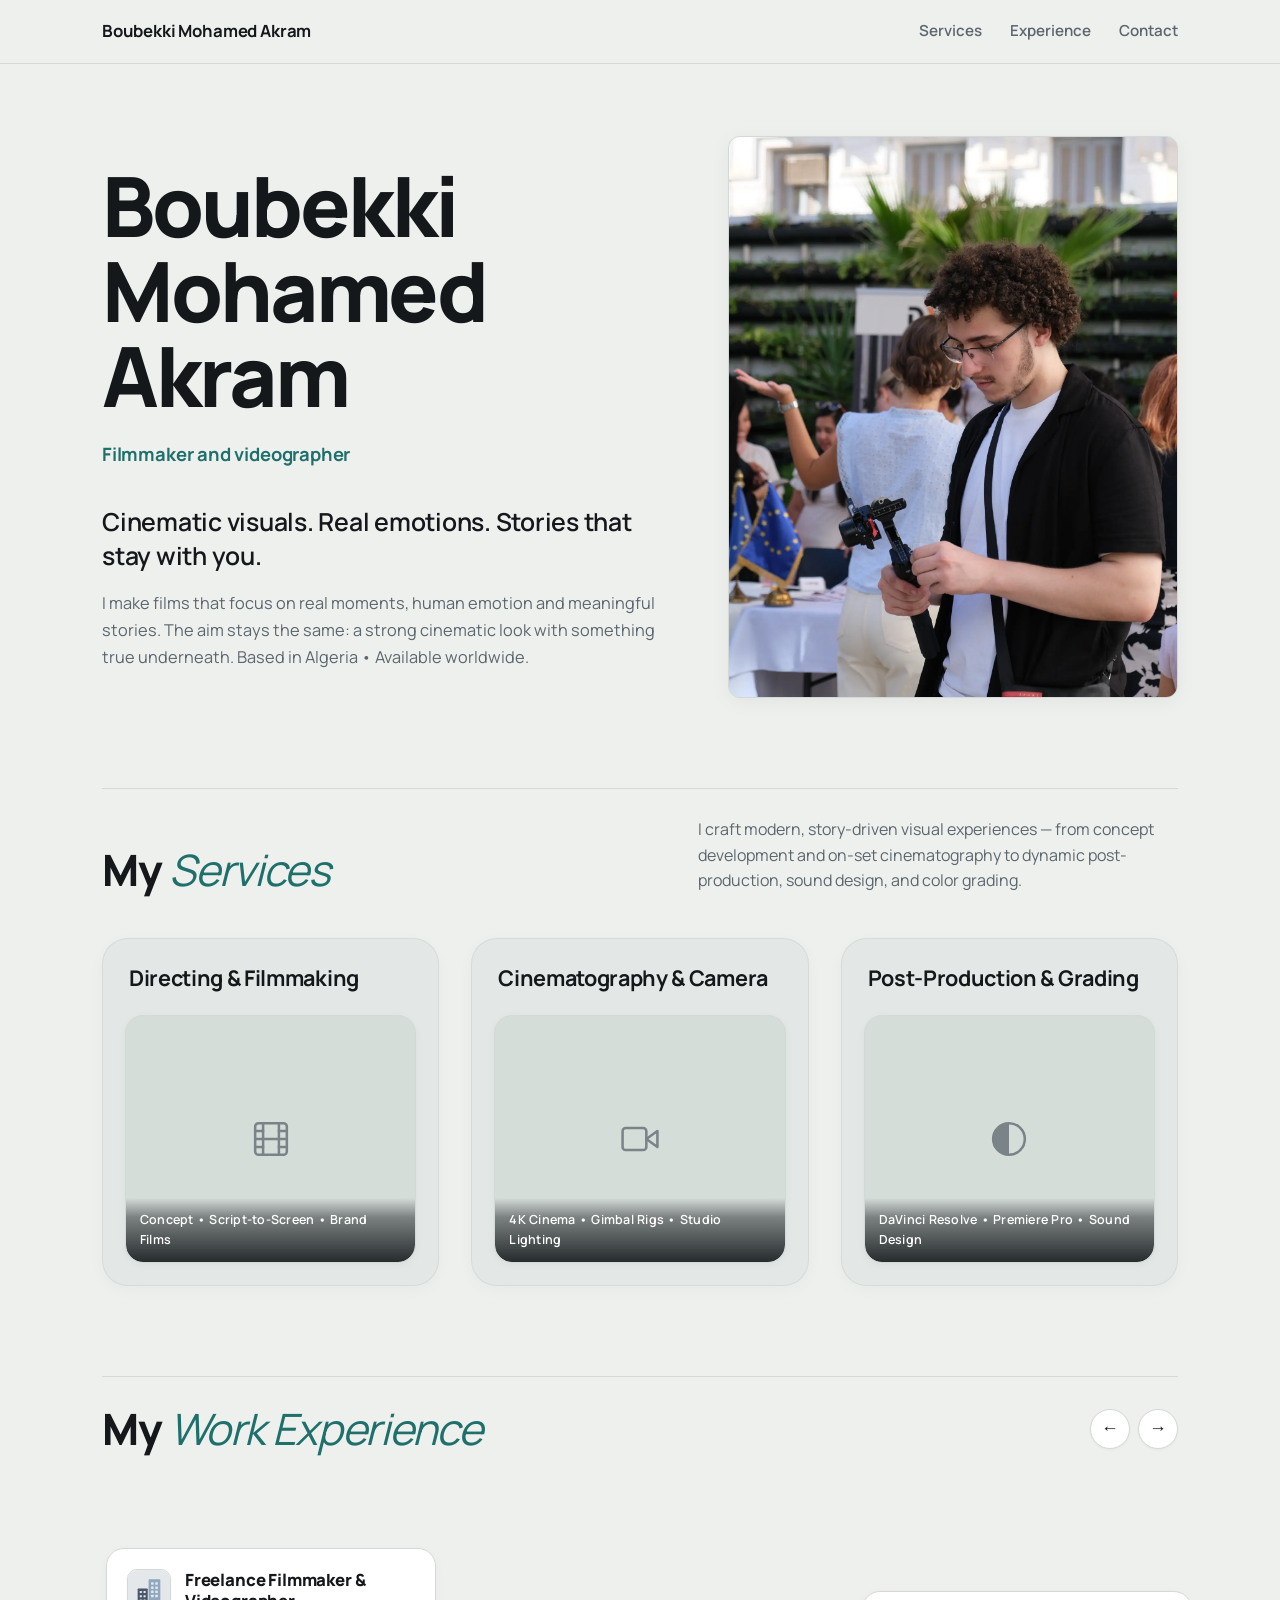
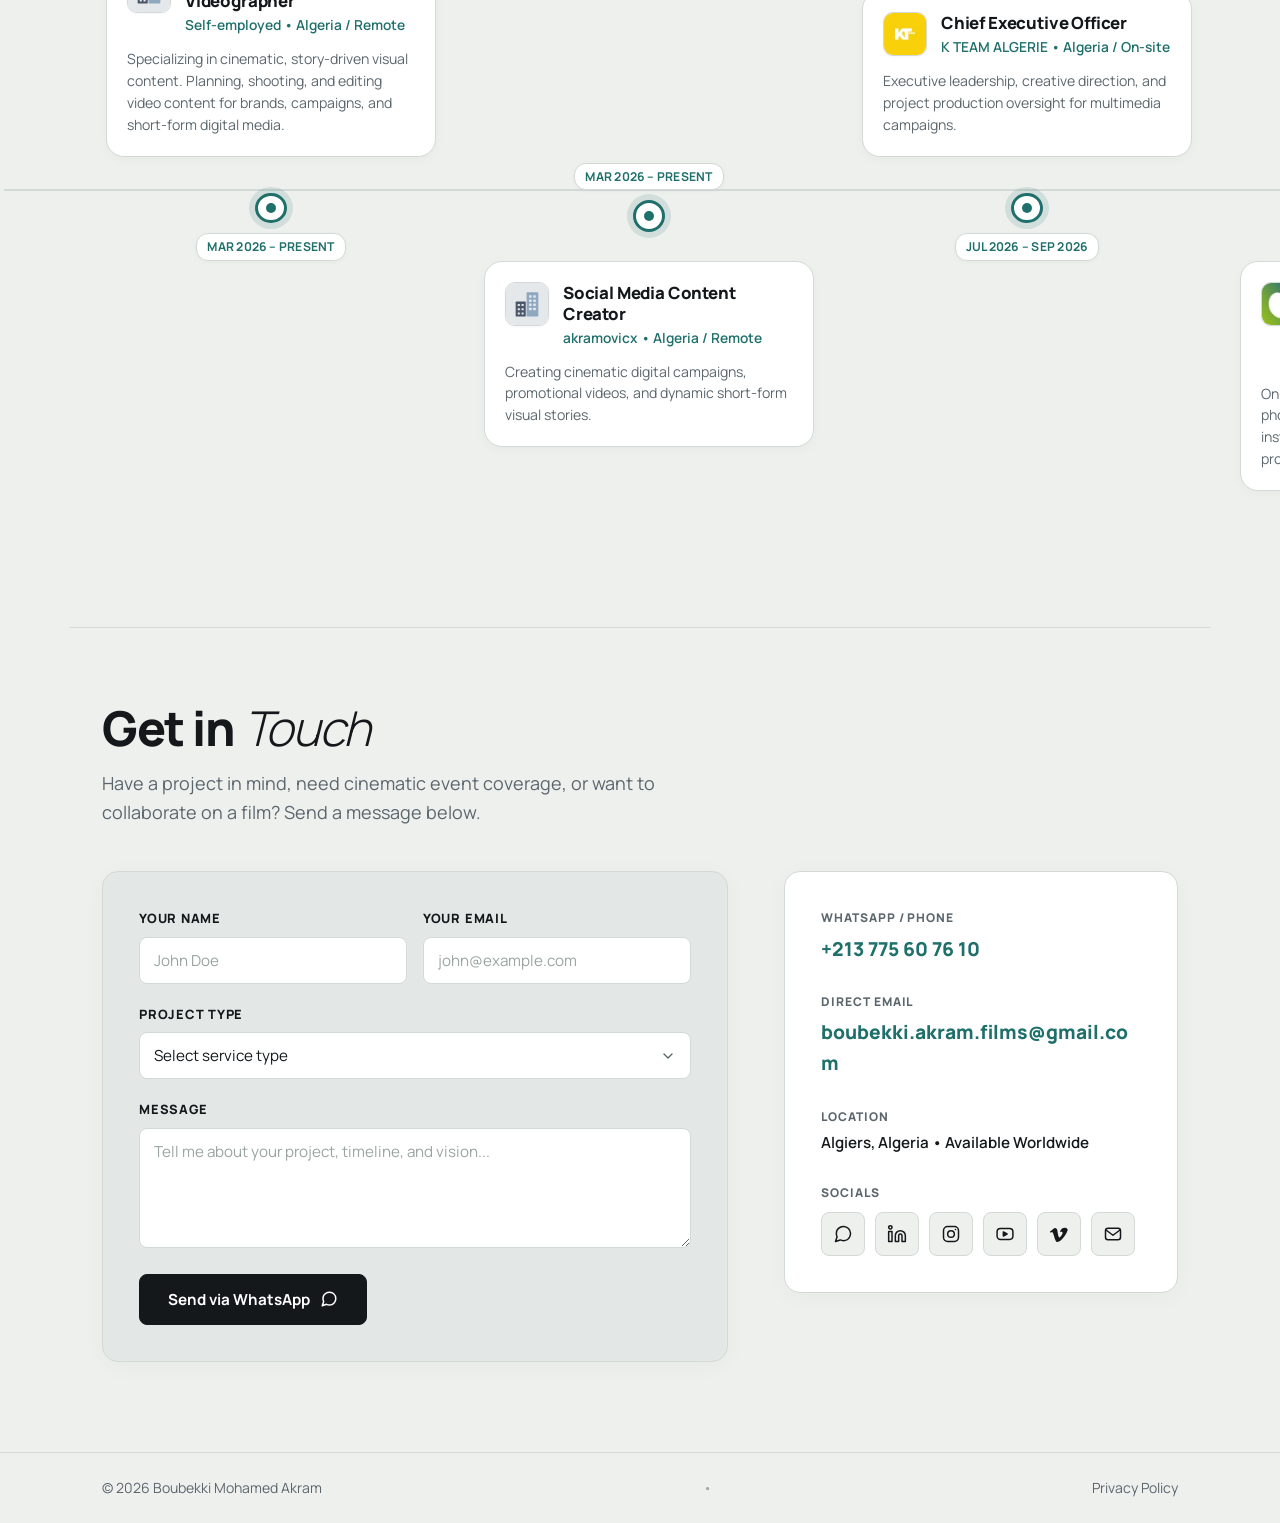
==== commit faa14a68: "feat: link contact form & social to WhatsApp, full-width timeline layout, and updated Vimeo link" ====
--- a/index.html
+++ b/index.html
@@ -109,12 +109,14 @@
     </section>
 
     <!-- WORK EXPERIENCE TIMELINE -->
-    <section class="wrap experience-sec" id="experience" aria-labelledby="experience-title">
-        <div class="experience-header">
-            <h2 id="experience-title">My <em>Work Experience</em></h2>
-            <div class="timeline-nav-hints" aria-hidden="true">
-                <button class="tl-btn tl-prev" aria-label="Scroll left">&larr;</button>
-                <button class="tl-btn tl-next" aria-label="Scroll right">&rarr;</button>
+    <section class="experience-sec" id="experience" aria-labelledby="experience-title">
+        <div class="wrap">
+            <div class="experience-header">
+                <h2 id="experience-title">My <em>Work Experience</em></h2>
+                <div class="timeline-nav-hints" aria-hidden="true">
+                    <button class="tl-btn tl-prev" aria-label="Scroll left">&larr;</button>
+                    <button class="tl-btn tl-next" aria-label="Scroll right">&rarr;</button>
+                </div>
             </div>
         </div>
 
@@ -340,14 +342,19 @@
                 </div>
 
                 <button type="submit" class="btn-submit">
-                    <span>Send Message</span>
-                    <svg viewBox="0 0 24 24" width="18" height="18" fill="none" stroke="currentColor" stroke-width="2" stroke-linecap="round" stroke-linejoin="round" aria-hidden="true"><line x1="22" y1="2" x2="11" y2="13"/><polygon points="22 2 15 22 11 13 2 9 22 2"/></svg>
+                    <span>Send via WhatsApp</span>
+                    <svg viewBox="0 0 24 24" width="18" height="18" fill="none" stroke="currentColor" stroke-width="2" stroke-linecap="round" stroke-linejoin="round" aria-hidden="true"><path d="M21 11.5a8.38 8.38 0 0 1-.9 3.8 8.5 8.5 0 0 1-7.6 4.7 8.38 8.38 0 0 1-3.8-.9L3 21l1.9-5.7a8.38 8.38 0 0 1-.9-3.8 8.5 8.5 0 0 1 4.7-7.6 8.38 8.38 0 0 1 3.8-.9h.5a8.48 8.48 0 0 1 8 8v.5z"/></svg>
                 </button>
             </form>
 
             <!-- Contact Info Panel -->
             <div class="contact-info-panel">
                 <div class="info-block">
+                    <span class="info-label">WhatsApp / Phone</span>
+                    <a class="mail-link" href="https://wa.me/213775607610" target="_blank" rel="noopener noreferrer">+213 775 60 76 10</a>
+                </div>
+
+                <div class="info-block">
                     <span class="info-label">Direct Email</span>
                     <a class="mail-link" href="mailto:boubekki.akram.films@gmail.com">boubekki.akram.films@gmail.com</a>
                 </div>
@@ -361,6 +368,11 @@
                     <span class="info-label">Socials</span>
                     <ul class="socials" aria-label="Social links">
                         <li>
+                            <a href="https://wa.me/213775607610" target="_blank" rel="noopener noreferrer" aria-label="WhatsApp">
+                                <svg viewBox="0 0 24 24" width="20" height="20" fill="none" stroke="currentColor" stroke-width="1.8" stroke-linecap="round" stroke-linejoin="round" aria-hidden="true"><path d="M21 11.5a8.38 8.38 0 0 1-.9 3.8 8.5 8.5 0 0 1-7.6 4.7 8.38 8.38 0 0 1-3.8-.9L3 21l1.9-5.7a8.38 8.38 0 0 1-.9-3.8 8.5 8.5 0 0 1 4.7-7.6 8.38 8.38 0 0 1 3.8-.9h.5a8.48 8.48 0 0 1 8 8v.5z"/></svg>
+                            </a>
+                        </li>
+                        <li>
                             <a href="https://www.linkedin.com/in/boubekki-mohamed-akram-80b622314/" target="_blank" rel="noopener noreferrer" aria-label="LinkedIn">
                                 <svg viewBox="0 0 24 24" width="20" height="20" fill="none" stroke="currentColor" stroke-width="1.8" stroke-linecap="round" stroke-linejoin="round" aria-hidden="true"><path d="M16 8a6 6 0 0 1 6 6v7h-4v-7a2 2 0 0 0-2-2 2 2 0 0 0-2 2v7h-4v-7a6 6 0 0 1 6-6z"/><rect x="2" y="9" width="4" height="12"/><circle cx="4" cy="4" r="2"/></svg>
                             </a>
@@ -376,7 +388,7 @@
                             </a>
                         </li>
                         <li>
-                            <a href="#" aria-label="Vimeo">
+                            <a href="https://vimeo.com/user259538488" target="_blank" rel="noopener noreferrer" aria-label="Vimeo">
                                 <svg viewBox="0 0 24 24" width="20" height="20" fill="currentColor" aria-hidden="true"><path d="M22 7.4c-.1 2.1-1.6 5-4.4 8.6-2.9 3.7-5.3 5.6-7.3 5.6-1.2 0-2.3-1.1-3.1-3.4L5.500 13c-.6-2.300-1.200-3.400-1.900-3.400-.1 0-.7.300-1.600 1L1 9.400c1-.9 2-1.700 3-2.600 1.400-1.200 2.400-1.800 3.100-1.900 1.600-.2 2.600.9 3 3.300.4 2.600.7 4.200.8 4.800.5 2.200 1 3.300 1.600 3.300.5 0 1.200-.7 2.200-2.100 1-1.400 1.500-2.500 1.600-3.200.1-1.200-.4-1.800-1.600-1.800-.6 0-1.100.1-1.700.4 1.100-3.600 3.200-5.300 6.300-5.200 2.300.1 3.400 1.600 3.300 4.400z"/></svg>
                             </a>
                         </li>
--- a/css/styles.css
+++ b/css/styles.css
@@ -388,11 +388,11 @@
 
     .timeline-track {
         display: flex;
-        gap: 44px;
+        gap: 48px;
         position: relative;
         width: max-content;
         min-width: 100%;
-        padding: 20px 24px;
+        padding: 20px max(clamp(16px, 4vw, 32px), calc((100vw - 1140px) / 2 + clamp(16px, 4vw, 32px)));
     }
 
     /* Continuous horizontal line precisely behind the markers */
@@ -522,6 +522,9 @@
 
     .timeline-viewport {
         overflow: visible;
+        padding: 0 clamp(16px, 4vw, 32px);
+        max-width: 1140px;
+        margin: 0 auto;
     }
 
     .timeline-track {
